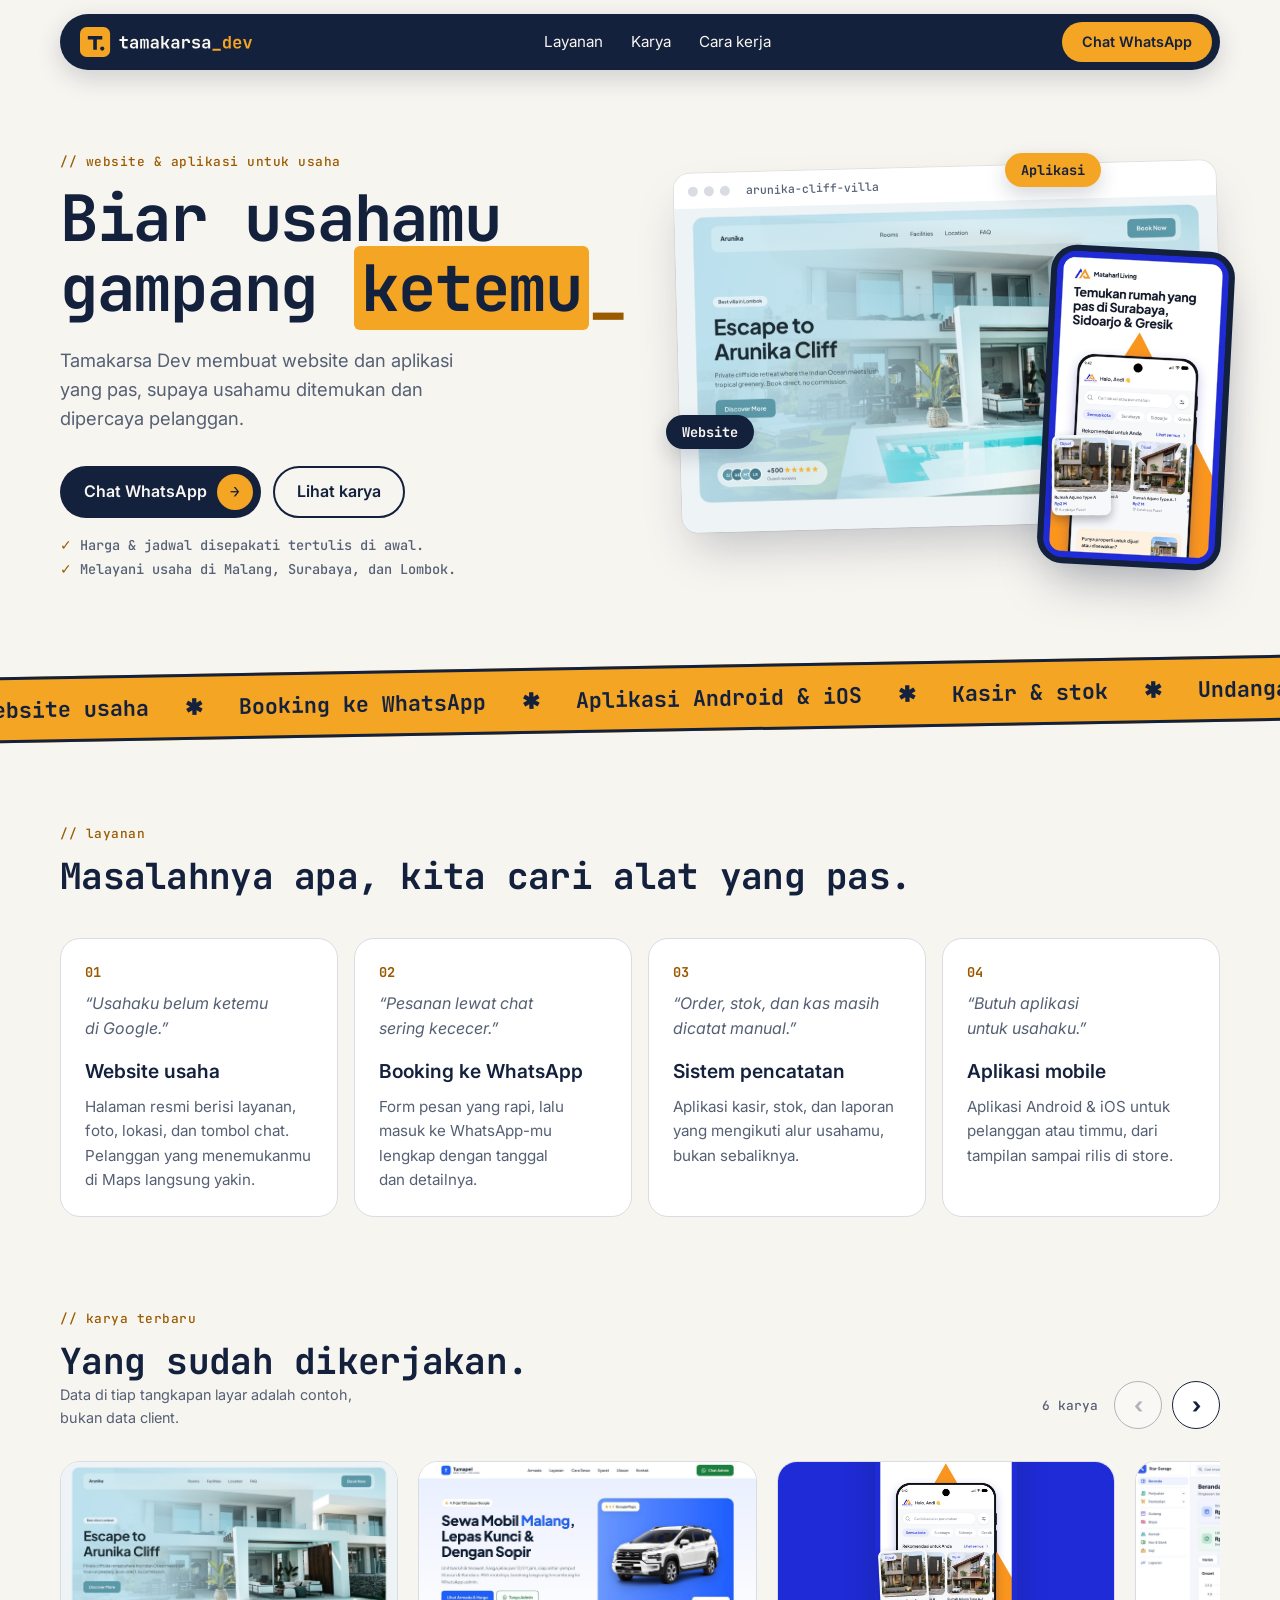
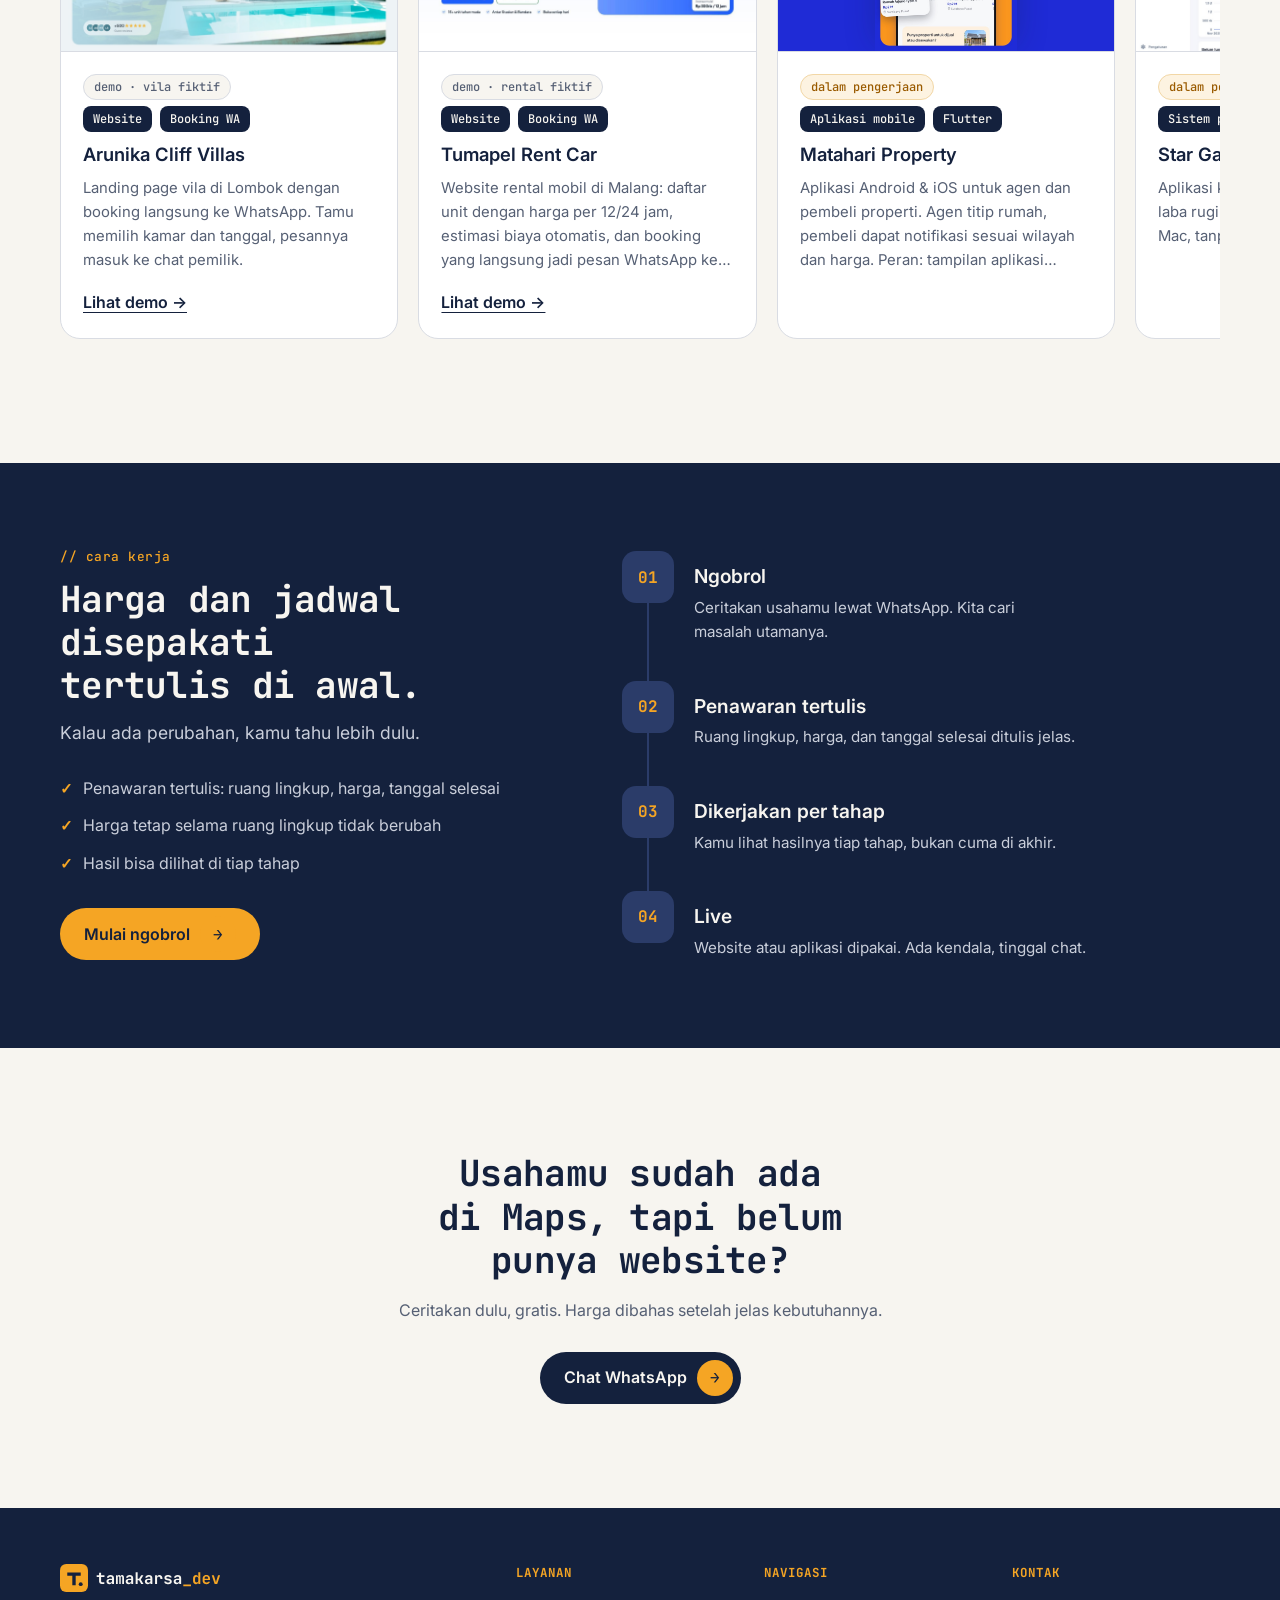
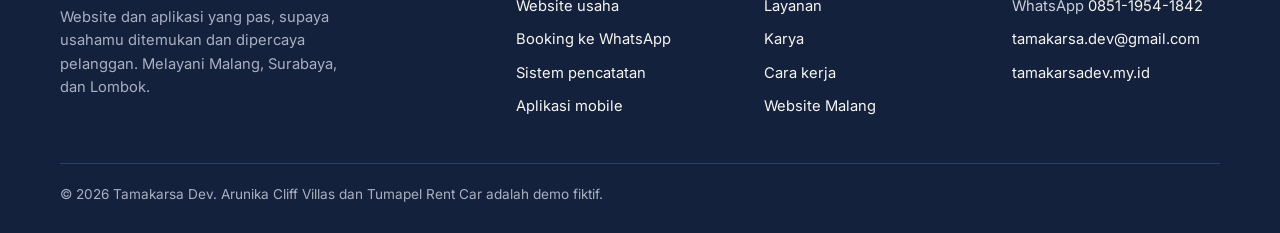
==== index.html @ 401530d8 "SEO: halaman /website-malang/, JSON-LD, Open Graph, area layanan 3 kota Claude-Session: https://clau" ====
<!DOCTYPE html>
<html lang="id">
<head>
  <meta charset="utf-8">
  <meta name="viewport" content="width=device-width, initial-scale=1">
  <title>Tamakarsa Dev · Website & aplikasi untuk usahamu</title>
<link rel="canonical" href="https://tamakarsadev.my.id/">
  <meta name="description" content="Tamakarsa Dev membuat website dan aplikasi yang pas untuk usaha di Malang, Surabaya, dan Lombok, supaya usahamu gampang ditemukan dan dipercaya pelanggan.">
  <meta property="og:type" content="website">
  <meta property="og:locale" content="id_ID">
  <meta property="og:site_name" content="Tamakarsa Dev">
  <meta property="og:title" content="Tamakarsa Dev · Website &amp; aplikasi untuk usahamu">
  <meta property="og:description" content="Website dan aplikasi yang pas untuk usaha di Malang, Surabaya, dan Lombok.">
  <meta property="og:url" content="https://tamakarsadev.my.id/">
  <meta property="og:image" content="https://tamakarsadev.my.id/assets/karya/arunika.jpg">
  <script type="application/ld+json">
  {"@context":"https://schema.org","@type":"ProfessionalService","name":"Tamakarsa Dev","url":"https://tamakarsadev.my.id/","description":"Studio kecil yang membuat website dan aplikasi untuk usaha lokal.","telephone":"+6285119541842","email":"tamakarsa.dev@gmail.com","image":"https://tamakarsadev.my.id/assets/logo/apple-touch-icon-180.png","areaServed":[{"@type":"City","name":"Malang"},{"@type":"City","name":"Surabaya"},{"@type":"AdministrativeArea","name":"Lombok"}],"sameAs":["https://instagram.com/tamakarsa.dev"]}
  </script>
  <link rel="icon" href="assets/logo/favicon.svg" type="image/svg+xml">
  <link rel="apple-touch-icon" href="assets/logo/apple-touch-icon-180.png">
  <link rel="preconnect" href="https://fonts.googleapis.com">
  <link rel="preconnect" href="https://fonts.gstatic.com" crossorigin>
  <link href="https://fonts.googleapis.com/css2?family=Inter:wght@400;500;600&family=JetBrains+Mono:wght@500;700&display=swap" rel="stylesheet">
  <link rel="stylesheet" href="style.css?v=4">
</head>
<body>

<header class="nav-wrap">
  <nav class="nav" aria-label="Utama">
    <a href="#" class="nav-logo"><img src="assets/logo/lockup-dark.svg" alt="tamakarsa_dev" width="184" height="32"></a>
    <ul class="nav-links">
      <li><a href="#layanan">Layanan</a></li>
      <li><a href="#karya">Karya</a></li>
      <li><a href="#cara-kerja">Cara kerja</a></li>
    </ul>
    <a class="btn btn-amber btn-sm" href="https://wa.me/6285119541842?text=Halo%20Tamakarsa%20Dev%2C%20saya%20mau%20tanya%20soal%20website%20untuk%20usaha%20saya." target="_blank" rel="noopener">Chat WhatsApp</a>
  </nav>
</header>

<main>
  <!-- HERO -->
  <section class="hero container">
    <div class="hero-text">
      <p class="eyebrow">// website &amp; aplikasi untuk usaha</p>
      <h1>Biar usahamu gampang <mark>ketemu</mark><span class="cursor" aria-hidden="true">_</span></h1>
      <p class="lead">Tamakarsa Dev membuat website dan aplikasi yang pas, supaya usahamu ditemukan dan dipercaya pelanggan.</p>
      <div class="hero-cta">
        <a class="btn btn-navy" href="https://wa.me/6285119541842?text=Halo%20Tamakarsa%20Dev%2C%20saya%20mau%20tanya%20soal%20website%20untuk%20usaha%20saya." target="_blank" rel="noopener">
          Chat WhatsApp <span class="btn-dot" aria-hidden="true">→</span>
        </a>
        <a class="btn btn-ghost" href="#karya">Lihat karya</a>
      </div>
      <p class="hero-note">Harga &amp; jadwal disepakati tertulis di awal.</p>
      <p class="hero-note">Melayani usaha di Malang, Surabaya, dan Lombok.</p>
    </div>

    <div class="hero-visual" aria-hidden="true">
      <div class="browser">
        <div class="browser-bar"><i></i><i></i><i></i><span>arunika-cliff-villa</span></div>
        <img src="assets/karya/arunika.jpg" alt="" width="1400" height="836">
      </div>
      <div class="phone"><img src="assets/karya/matahari.jpg" alt="" width="562" height="1000"></div>
      <span class="chip chip-navy">Website</span>
      <span class="chip chip-amber">Aplikasi</span>
    </div>
  </section>

  <!-- MARQUEE -->
  <div class="marquee" aria-label="Yang dikerjakan: website usaha, booking ke WhatsApp, aplikasi Android dan iOS, sistem kasir dan stok, undangan digital">
    <div class="marquee-track" aria-hidden="true">
      <span>Website usaha</span><b>✱</b><span>Booking ke WhatsApp</span><b>✱</b><span>Aplikasi Android &amp; iOS</span><b>✱</b><span>Kasir &amp; stok</span><b>✱</b><span>Undangan digital</span><b>✱</b>
      <span>Website usaha</span><b>✱</b><span>Booking ke WhatsApp</span><b>✱</b><span>Aplikasi Android &amp; iOS</span><b>✱</b><span>Kasir &amp; stok</span><b>✱</b><span>Undangan digital</span><b>✱</b>
    </div>
  </div>

  <!-- LAYANAN -->
  <section id="layanan" class="section container">
    <p class="eyebrow">// layanan</p>
    <h2>Masalahnya apa, kita cari alat yang pas.</h2>
    <div class="services">
      <article class="service">
        <span class="num">01</span>
        <p class="quote">“Usahaku belum ketemu di Google.”</p>
        <h3>Website usaha</h3>
        <p>Halaman resmi berisi layanan, foto, lokasi, dan tombol chat. Pelanggan yang menemukanmu di Maps langsung yakin.</p>
      </article>
      <article class="service">
        <span class="num">02</span>
        <p class="quote">“Pesanan lewat chat sering kececer.”</p>
        <h3>Booking ke WhatsApp</h3>
        <p>Form pesan yang rapi, lalu masuk ke WhatsApp-mu lengkap dengan tanggal dan detailnya.</p>
      </article>
      <article class="service">
        <span class="num">03</span>
        <p class="quote">“Order, stok, dan kas masih dicatat manual.”</p>
        <h3>Sistem pencatatan</h3>
        <p>Aplikasi kasir, stok, dan laporan yang mengikuti alur usahamu, bukan sebaliknya.</p>
      </article>
      <article class="service">
        <span class="num">04</span>
        <p class="quote">“Butuh aplikasi untuk usahaku.”</p>
        <h3>Aplikasi mobile</h3>
        <p>Aplikasi Android &amp; iOS untuk pelanggan atau timmu, dari tampilan sampai rilis di store.</p>
      </article>
    </div>
  </section>

  <!-- KARYA -->
  <section id="karya" class="section container">
    <div class="section-head">
      <div>
        <p class="eyebrow">// karya terbaru</p>
        <h2>Yang sudah dikerjakan.</h2>
        <p class="section-sub">Data di tiap tangkapan layar adalah contoh, bukan data client.</p>
      </div>
      <div class="rail-nav">
        <span class="rail-count" aria-hidden="true">6 karya</span>
        <button class="rail-btn" type="button" data-dir="-1" aria-label="Karya sebelumnya" aria-controls="karya-rail">‹</button>
        <button class="rail-btn" type="button" data-dir="1" aria-label="Karya berikutnya" aria-controls="karya-rail">›</button>
      </div>
    </div>

    <div class="rail" id="karya-rail" tabindex="0" role="region" aria-label="Daftar karya, geser ke samping">
      <article class="card">
        <div class="shot"><img src="assets/karya/arunika.jpg" alt="Halaman depan Arunika Cliff Villas: foto vila dengan kolam renang dan tombol Book Now" width="1400" height="836" loading="lazy"></div>
        <div class="card-body">
          <div class="card-meta"><span class="status">demo · vila fiktif</span><ul class="tags"><li>Website</li><li>Booking WA</li></ul></div>
          <h3>Arunika Cliff Villas</h3>
          <p>Landing page vila di Lombok dengan booking langsung ke WhatsApp. Tamu memilih kamar dan tanggal, pesannya masuk ke chat pemilik.</p>
          <a class="link card-link" href="https://arunika-cliff-villa.tamakarsadev.my.id/" target="_blank" rel="noopener">Lihat demo →</a>
        </div>
      </article>
      <article class="card">
        <div class="shot"><img src="assets/karya/tumapel.jpg?v=2" alt="Tumapel Rent Car: halaman depan dengan foto mobil, harga sewa, dan tombol booking WhatsApp" width="1384" height="778" loading="lazy"></div>
        <div class="card-body">
          <div class="card-meta"><span class="status">demo · rental fiktif</span><ul class="tags"><li>Website</li><li>Booking WA</li></ul></div>
          <h3>Tumapel Rent Car</h3>
          <p>Website rental mobil di Malang: daftar unit dengan harga per 12/24 jam, estimasi biaya otomatis, dan booking yang langsung jadi pesan WhatsApp ke admin.</p>
          <a class="link card-link" href="https://tumapel-rentcar.tamakarsadev.my.id/" target="_blank" rel="noopener">Lihat demo →</a>
        </div>
      </article>
      <article class="card">
        <div class="shot shot-phone shot-matahari"><img src="assets/karya/matahari.jpg" alt="Aplikasi Matahari Living: beranda dengan pencarian rumah dan rekomendasi properti" width="562" height="1000" loading="lazy"></div>
        <div class="card-body">
          <div class="card-meta"><span class="status status-wip">dalam pengerjaan</span><ul class="tags"><li>Aplikasi mobile</li><li>Flutter</li></ul></div>
          <h3>Matahari Property</h3>
          <p>Aplikasi Android &amp; iOS untuk agen dan pembeli properti. Agen titip rumah, pembeli dapat notifikasi sesuai wilayah dan harga. Peran: tampilan aplikasi (Flutter) dan koneksi ke API.</p>
        </div>
      </article>
      <article class="card">
        <div class="shot"><img src="assets/karya/star-garage.jpg" alt="Star Garage ERP: beranda berisi omzet, laba, saldo rekening, dan grafik pemasukan" width="1400" height="875" loading="lazy"></div>
        <div class="card-body">
          <div class="card-meta"><span class="status status-wip">dalam pengerjaan</span><ul class="tags"><li>Sistem pencatatan</li><li>Desktop</li></ul></div>
          <h3>Star Garage ERP</h3>
          <p>Aplikasi kasir, stok, kas, gaji, dan laporan laba rugi untuk bengkel. Jalan offline di Mac, tanpa biaya bulanan.</p>
        </div>
      </article>
      <article class="card">
        <div class="shot"><img src="assets/karya/sirviu.jpg" alt="SIRVIU: dashboard review dokumen dengan ringkasan status dan tabel dokumen" width="1300" height="470" loading="lazy"></div>
        <div class="card-body">
          <div class="card-meta"><span class="status status-live">live · dipakai</span><ul class="tags"><li>Aplikasi web</li></ul></div>
          <h3>SIRVIU</h3>
          <p>Alur review dokumen berjenjang untuk sebuah instansi pemerintah. Tiap tahap tercatat, lengkap dengan riwayat dan notifikasi.</p>
        </div>
      </article>
      <article class="card">
        <div class="shot"><img src="assets/karya/pejastip.jpg?v=2" alt="Pejastip Handal: halaman depan jastip buku impor dengan banner Ready Stock dan deretan sampul buku terlaris" width="1138" height="640" loading="lazy"></div>
        <div class="card-body">
          <div class="card-meta"><span class="status">demo · jastip buku</span><ul class="tags"><li>Website</li><li>Katalog &amp; order</li></ul></div>
          <h3>Pejastip Handal</h3>
          <p>Website jastip buku impor: katalog buku, order per batch, lacak pesanan, dan halaman admin untuk mengelola stok dan status order.</p>
          <a class="link card-link" href="https://pejastip-handal.vercel.app/" target="_blank" rel="noopener">Lihat demo →</a>
        </div>
      </article>
    </div>
  </section>

  <!-- CARA KERJA -->
  <section id="cara-kerja" class="band">
    <div class="container how">
      <div class="how-intro">
        <p class="eyebrow eyebrow-dark">// cara kerja</p>
        <h2>Harga dan jadwal disepakati tertulis di awal.</h2>
        <p class="band-sub">Kalau ada perubahan, kamu tahu lebih dulu.</p>
        <ul class="how-checks">
          <li>Penawaran tertulis: ruang lingkup, harga, tanggal selesai</li>
          <li>Harga tetap selama ruang lingkup tidak berubah</li>
          <li>Hasil bisa dilihat di tiap tahap</li>
        </ul>
        <a class="btn btn-amber" href="https://wa.me/6285119541842?text=Halo%20Tamakarsa%20Dev%2C%20saya%20mau%20tanya%20soal%20website%20untuk%20usaha%20saya." target="_blank" rel="noopener">
          Mulai ngobrol <span class="btn-dot" aria-hidden="true">→</span>
        </a>
      </div>
      <ol class="timeline">
        <li><span>01</span><div><h3>Ngobrol</h3><p>Ceritakan usahamu lewat WhatsApp. Kita cari masalah utamanya.</p></div></li>
        <li><span>02</span><div><h3>Penawaran tertulis</h3><p>Ruang lingkup, harga, dan tanggal selesai ditulis jelas.</p></div></li>
        <li><span>03</span><div><h3>Dikerjakan per tahap</h3><p>Kamu lihat hasilnya tiap tahap, bukan cuma di akhir.</p></div></li>
        <li><span>04</span><div><h3>Live</h3><p>Website atau aplikasi dipakai. Ada kendala, tinggal chat.</p></div></li>
      </ol>
    </div>
  </section>

  <!-- CTA -->
  <section class="cta container">
    <h2>Usahamu sudah ada di Maps, tapi belum punya website?</h2>
    <p>Ceritakan dulu, gratis. Harga dibahas setelah jelas kebutuhannya.</p>
    <a class="btn btn-navy" href="https://wa.me/6285119541842?text=Halo%20Tamakarsa%20Dev%2C%20saya%20mau%20tanya%20soal%20website%20untuk%20usaha%20saya." target="_blank" rel="noopener">
      Chat WhatsApp <span class="btn-dot" aria-hidden="true">→</span>
    </a>
  </section>
</main>

<footer class="footer">
  <div class="container footer-grid">
    <div class="footer-brand">
      <img src="assets/logo/lockup-dark.svg" alt="tamakarsa_dev" width="161" height="28">
      <p>Website dan aplikasi yang pas, supaya usahamu ditemukan dan dipercaya pelanggan. Melayani Malang, Surabaya, dan Lombok.</p>
    </div>
    <nav aria-label="Layanan">
      <h4>Layanan</h4>
      <ul>
        <li><a href="#layanan">Website usaha</a></li>
        <li><a href="#layanan">Booking ke WhatsApp</a></li>
        <li><a href="#layanan">Sistem pencatatan</a></li>
        <li><a href="#layanan">Aplikasi mobile</a></li>
      </ul>
    </nav>
    <nav aria-label="Navigasi">
      <h4>Navigasi</h4>
      <ul>
        <li><a href="#layanan">Layanan</a></li>
        <li><a href="#karya">Karya</a></li>
        <li><a href="#cara-kerja">Cara kerja</a></li>
        <li><a href="/website-malang/">Website Malang</a></li>
      </ul>
    </nav>
    <div>
      <h4>Kontak</h4>
      <ul>
        <li>WhatsApp <a class="nowrap" href="https://wa.me/6285119541842" target="_blank" rel="noopener">0851-1954-1842</a></li>
        <li><a href="mailto:tamakarsa.dev@gmail.com">tamakarsa.dev@gmail.com</a></li>
        <li><a href="https://tamakarsadev.my.id/">tamakarsadev.my.id</a></li>
      </ul>
    </div>
  </div>
  <div class="container footer-bottom">
    <p class="muted">© 2026 Tamakarsa Dev. Arunika Cliff Villas dan Tumapel Rent Car adalah demo fiktif.</p>
  </div>
</footer>

<script>
  // Tombol ‹ › menggeser rail satu kartu; redup di ujung.
  const rail = document.getElementById('karya-rail');
  const btns = document.querySelectorAll('.rail-btn');
  const step = () => rail.querySelector('.card').offsetWidth + parseFloat(getComputedStyle(rail).columnGap || 0);
  btns.forEach(b => b.addEventListener('click', () => rail.scrollBy({ left: step() * b.dataset.dir, behavior: matchMedia('(prefers-reduced-motion: reduce)').matches ? 'auto' : 'smooth' })));
  const sync = () => {
    btns[0].disabled = rail.scrollLeft < 4;
    btns[1].disabled = rail.scrollLeft + rail.clientWidth > rail.scrollWidth - 4;
  };
  rail.addEventListener('scroll', sync, { passive: true });
  addEventListener('resize', sync);
  sync();
</script>
</body>
</html>
---- style.css ----
/* Token dari BRAND.md. Amber 500 tidak dipakai sebagai teks di atas paper (kontras 1,87). */
:root {
  --navy: #14213D;
  --navy-700: #2B3C69;
  --amber: #F5A524;
  --amber-700: #9A5B00;
  --paper: #F7F5F0;
  --white: #FFFFFF;
  --slate: #566074;
  --line: #D9DCE3;
  --mono: "JetBrains Mono", ui-monospace, monospace;
  --sans: Inter, system-ui, sans-serif;
  --radius: 20px;
}

*, *::before, *::after { box-sizing: border-box; }
html { scroll-behavior: smooth; scroll-padding-top: 96px; overflow-x: clip; }
body { overflow-x: clip; }
body {
  margin: 0;
  background: var(--paper);
  color: var(--navy);
  font: 16px/1.6 var(--sans);
  -webkit-font-smoothing: antialiased;
}
img { display: block; max-width: 100%; height: auto; }
a { color: inherit; }
h1, h2, h3 { margin: 0; text-wrap: balance; }
h1, h2 { font-family: var(--mono); font-weight: 700; letter-spacing: -0.02em; }
h2 { font-size: clamp(1.6rem, 3.6vw, 2.25rem); line-height: 1.2; }
h3 { font-size: 1.2rem; line-height: 1.4; font-weight: 600; }
p { margin: 0; text-wrap: pretty; }

.container { width: min(1160px, 100% - 40px); margin-inline: auto; }
.section { padding-block: 96px 0; }
.eyebrow { font: 500 0.8rem/1 var(--mono); letter-spacing: 0.04em; color: var(--amber-700); margin-bottom: 14px; }
.eyebrow-dark { color: var(--amber); }

/* Buttons */
.btn {
  display: inline-flex; align-items: center; gap: 10px;
  min-height: 48px; padding: 6px 22px; border-radius: 999px;
  font-weight: 600; text-decoration: none; border: 2px solid transparent;
  transition: transform .15s ease, background-color .15s ease;
}
.btn:active { transform: scale(0.97); }
.btn-sm { min-height: 40px; padding: 4px 18px; font-size: 0.9rem; }
.btn-navy { background: var(--navy); color: var(--paper); padding-right: 6px; }
.btn-sm.btn-navy { padding-right: 18px; }
.btn-navy:hover { background: var(--navy-700); }
.btn-amber { background: var(--amber); color: var(--navy); }
.btn-amber:hover { background: #ffb43d; }
.btn-ghost { border-color: var(--navy); }
.btn-ghost:hover { background: var(--white); }
.btn-dot {
  display: grid; place-items: center; width: 36px; height: 36px; border-radius: 50%;
  background: var(--amber); color: var(--navy); font-family: var(--mono);
}
.link { font-weight: 600; text-underline-offset: 4px; }
.link:hover { color: var(--amber-700); }
:focus-visible { outline: 3px solid var(--amber); outline-offset: 3px; }

/* Nav */
.nav-wrap { position: sticky; top: 0; z-index: 10; padding: 14px 0; }
.nav {
  width: min(1160px, 100% - 24px); margin-inline: auto;
  display: flex; align-items: center; justify-content: space-between; gap: 16px;
  background: var(--navy); border-radius: 999px; padding: 8px 8px 8px 20px;
  box-shadow: 0 8px 24px rgb(20 33 61 / 0.18);
}
.nav-logo img { height: 30px; width: auto; }
.nav-links { display: flex; gap: 28px; list-style: none; margin: 0; padding: 0; }
.nav-links a { color: var(--paper); text-decoration: none; font-size: 0.95rem; }
.nav-links a:hover { color: var(--amber); }

/* Hero */
.hero {
  display: grid; grid-template-columns: 1.05fr 1fr; gap: 48px; align-items: center;
  padding-block: 72px 88px;
}
.hero h1 { font-size: clamp(2.3rem, 5.4vw, 4rem); line-height: 1.1; }
.hero mark { background: var(--amber); color: var(--navy); padding: 0 .12em; border-radius: 6px; }
.cursor { color: var(--amber-700); animation: blink 1.1s steps(1) infinite; }
@keyframes blink { 50% { opacity: 0; } }
.lead { font-size: 1.15rem; line-height: 1.6; color: var(--slate); margin-top: 22px; max-width: 34ch; }
.hero-cta { display: flex; flex-wrap: wrap; gap: 12px; margin-top: 32px; }
.hero-note { margin-top: 18px; font: 500 0.85rem var(--mono); color: var(--slate); }
.hero-note::before { content: "✓ "; color: var(--amber-700); }

.hero-visual { position: relative; padding: 0 0 40px 0; }
.browser {
  background: var(--white); border-radius: 16px; overflow: hidden;
  box-shadow: 0 0 0 1px rgb(20 33 61 / 0.08), 0 24px 48px -12px rgb(20 33 61 / 0.25);
  transform: rotate(-1.5deg);
}
.browser-bar { display: flex; align-items: center; gap: 6px; padding: 10px 14px; background: var(--white); }
.browser-bar i { width: 10px; height: 10px; border-radius: 50%; background: var(--line); }
.browser-bar span { margin-left: 10px; font: 500 0.72rem var(--mono); color: var(--slate); }
.phone {
  position: absolute; right: -8px; bottom: 0; width: 34%;
  border: 6px solid var(--navy); border-radius: 26px; overflow: hidden; background: var(--navy);
  box-shadow: 0 24px 48px -12px rgb(20 33 61 / 0.35);
  transform: rotate(3deg);
}
.chip {
  position: absolute; padding: 8px 16px; border-radius: 999px;
  font: 700 0.85rem var(--mono); box-shadow: 0 8px 20px rgb(20 33 61 / 0.18);
}
.chip-navy { background: var(--navy); color: var(--paper); left: -12px; top: 62%; }
.chip-amber { background: var(--amber); color: var(--navy); right: 22%; top: -14px; }

/* Marquee */
.marquee {
  background: var(--amber); color: var(--navy); overflow: hidden;
  border-block: 3px solid var(--navy); transform: rotate(-1deg); margin-inline: -20px;
}
.marquee-track {
  display: flex; gap: 36px; width: max-content; padding: 16px 0;
  font: 700 clamp(1rem, 2vw, 1.35rem) var(--mono); white-space: nowrap;
  animation: scroll 32s linear infinite;
}
.marquee-track b { font-weight: 700; }
@keyframes scroll { to { transform: translateX(-50%); } }

/* Layanan */
.services { display: grid; grid-template-columns: repeat(4, 1fr); gap: 16px; margin-top: 40px; }
.service {
  background: var(--white); border: 1px solid var(--line); border-radius: var(--radius);
  padding: 24px; display: flex; flex-direction: column; gap: 10px;
}
.service .num { font: 700 0.85rem var(--mono); color: var(--amber-700); }
.service .quote { font-style: italic; color: var(--slate); }
.service h3 { margin-top: 6px; }
.service p:last-child { color: var(--slate); font-size: 0.95rem; }

/* Karya */
.section-head { display: flex; justify-content: space-between; align-items: end; gap: 24px; flex-wrap: wrap; }
.section-sub { color: var(--slate); font-size: 0.9rem; max-width: 36ch; }

.status {
  align-self: flex-start; font: 500 0.75rem/1 var(--mono); padding: 6px 10px; border-radius: 999px;
  background: var(--paper); border: 1px solid var(--line); color: var(--slate);
}
.status-wip { background: #FDF3E1; border-color: #F2D7A6; color: var(--amber-700); }
.status-live { background: #E8EEF9; border-color: #C9D5EE; color: var(--navy-700); }
.tags { display: flex; flex-wrap: wrap; gap: 8px; list-style: none; margin: 0; padding: 0; }
.tags li { font: 500 0.75rem var(--mono); padding: 5px 10px; border-radius: 8px; background: var(--navy); color: var(--paper); }

.rail-nav { display: flex; align-items: center; gap: 10px; }
.rail-count { font: 500 0.8rem var(--mono); color: var(--slate); margin-right: 6px; }
.rail-btn { width: 48px; height: 48px; border-radius: 50%; border: 1.5px solid var(--navy); background: var(--white); color: var(--navy); font: 700 1.4rem/1 var(--sans); cursor: pointer; transition: background .2s, color .2s, opacity .2s; }
.rail-btn:hover:not(:disabled) { background: var(--navy); color: var(--paper); }
.rail-btn:disabled { opacity: .3; cursor: default; }
.rail-btn:focus-visible, .rail:focus-visible { outline: 2px solid var(--amber); outline-offset: 3px; }
/* 3 kartu + potongan kartu ke-4 terlihat: tanda bisa digeser */
.rail { --gap: 20px; display: flex; gap: var(--gap); margin-top: 32px; overflow-x: auto; scroll-snap-type: x mandatory; scroll-padding-inline: 0; padding-bottom: 12px; scrollbar-width: thin; scrollbar-color: var(--line) transparent; }
.rail > .card { flex: 0 0 calc((100% - 3 * var(--gap)) / 3.25); scroll-snap-align: start; }
.card {
  background: var(--white); border: 1px solid var(--line); border-radius: var(--radius);
  overflow: hidden; display: flex; flex-direction: column;
}
.shot { aspect-ratio: 16 / 9; overflow: hidden; border-bottom: 1px solid var(--line); background: var(--paper); }
.shot img { width: 100%; height: 100%; object-fit: cover; object-position: left top; }
.shot-phone { display: flex; justify-content: center; align-items: flex-end; padding-top: 28px; }
.shot-phone img { width: 42%; height: auto; border-radius: 14px 14px 0 0; box-shadow: 0 -8px 30px rgb(20 33 61 / 0.25); }
.shot-matahari { background: #1F2BD6; } /* warna bingkai bawaan screenshot store */
.shot-navy { background: var(--navy); }
.card-body { padding: 22px; display: flex; flex-direction: column; gap: 10px; flex: 1; }
.card-body h3 { font-size: 1.15rem; }
.card-body p { color: var(--slate); font-size: 0.93rem; display: -webkit-box; -webkit-line-clamp: 4; -webkit-box-orient: vertical; overflow: hidden; }
.card-meta { display: flex; flex-wrap: wrap; gap: 6px; align-items: center; }
.card-link { margin-top: auto; padding-top: 8px; }
.card { transition: transform .2s ease, box-shadow .2s ease; }
.card:hover { transform: translateY(-2px); box-shadow: 0 10px 28px rgb(20 33 61 / 0.08); }

/* Cara kerja */
.band { background: var(--navy); color: var(--paper); margin-top: 112px; padding-block: 88px; }
.band-sub { color: #C9CEDA; margin-top: 12px; font-size: 1.1rem; }
.how { display: grid; grid-template-columns: 5fr 6fr; gap: 64px; align-items: start; }
.how-intro { position: sticky; top: 120px; }
.how-checks { list-style: none; margin: 28px 0 32px; padding: 0; display: grid; gap: 12px; }
.how-checks li { display: flex; gap: 10px; color: #C9CEDA; }
.how-checks li::before { content: "✓"; flex: none; font: 700 0.95rem var(--mono); color: var(--amber); margin-top: 2px; }
.timeline { list-style: none; margin: 0; padding: 0; }
.timeline li { position: relative; display: grid; grid-template-columns: 52px 1fr; gap: 20px; padding-bottom: 36px; }
.timeline li:last-child { padding-bottom: 0; }
.timeline li::before { content: ""; position: absolute; left: 25px; top: 52px; bottom: 0; width: 2px; background: var(--navy-700); }
.timeline li:last-child::before { display: none; }
.timeline span { width: 52px; height: 52px; border-radius: 14px; background: var(--navy-700); color: var(--amber); display: grid; place-items: center; font: 700 1rem var(--mono); }
.timeline h3 { margin: 12px 0 6px; }
.timeline p { color: #C9CEDA; font-size: 0.95rem; max-width: 44ch; }

/* CTA */
.cta { text-align: center; padding-block: 104px; display: flex; flex-direction: column; align-items: center; gap: 16px; }
.cta h2 { max-width: 22ch; }
.cta p { color: var(--slate); margin-bottom: 12px; }

/* Footer */
.footer { background: var(--navy); color: var(--paper); padding-block: 56px 28px; font-size: 0.92rem; }
.footer-grid { display: grid; grid-template-columns: 2fr 1fr 1fr 1fr; gap: 40px; }
.footer-brand p { color: #A9B0C0; margin-top: 14px; max-width: 34ch; }
.footer h4 { font: 700 0.78rem var(--mono); letter-spacing: 0.08em; text-transform: uppercase; color: var(--amber); margin: 0 0 14px; }
.footer ul { list-style: none; margin: 0; padding: 0; display: grid; gap: 10px; color: #C9CEDA; }
.footer a { color: var(--paper); text-decoration: none; }
.footer a:hover { color: var(--amber); }
.footer-bottom { margin-top: 44px; padding-top: 20px; border-top: 1px solid var(--navy-700); }
.footer .muted { color: #A9B0C0; font-size: 0.85rem; }

/* Responsive */
@media (max-width: 960px) {
  .hero { grid-template-columns: 1fr; padding-top: 40px; }
  .services { grid-template-columns: repeat(2, 1fr); }
  .how { grid-template-columns: 1fr; gap: 48px; }
  .how-intro { position: static; }
  .footer-grid { grid-template-columns: 1fr 1fr; }
  .footer-brand { grid-column: 1 / -1; }
  .rail > .card { flex-basis: calc((100% - var(--gap)) / 2.2); }
}
@media (max-width: 640px) {
  .nav-links { display: none; }
  .nav { padding-left: 14px; }
  .nav-logo img { height: 26px; }
  .section { padding-top: 72px; }
  .services { grid-template-columns: 1fr; }
  .rail { --gap: 14px; }
  .rail > .card { flex-basis: 84%; }
  .rail-count { display: none; }
  .rail-btn { width: 44px; height: 44px; }
  .card-body { padding: 20px; }
  .hero-visual { margin-inline: 6px; }
  .chip-navy { left: -4px; }
  .chip-amber { right: 4px; top: -18px; }
  .band { margin-top: 80px; padding-block: 64px; }
  .cta { padding-block: 72px; }
}

@media (prefers-reduced-motion: reduce) {
  html { scroll-behavior: auto; }
  .marquee-track, .cursor { animation: none; }
  .btn, .card, .rail-btn { transition: none; }
  .card:hover { transform: none; }
}
.nowrap { white-space: nowrap; }
.hero-note + .hero-note { margin-top: 6px; }
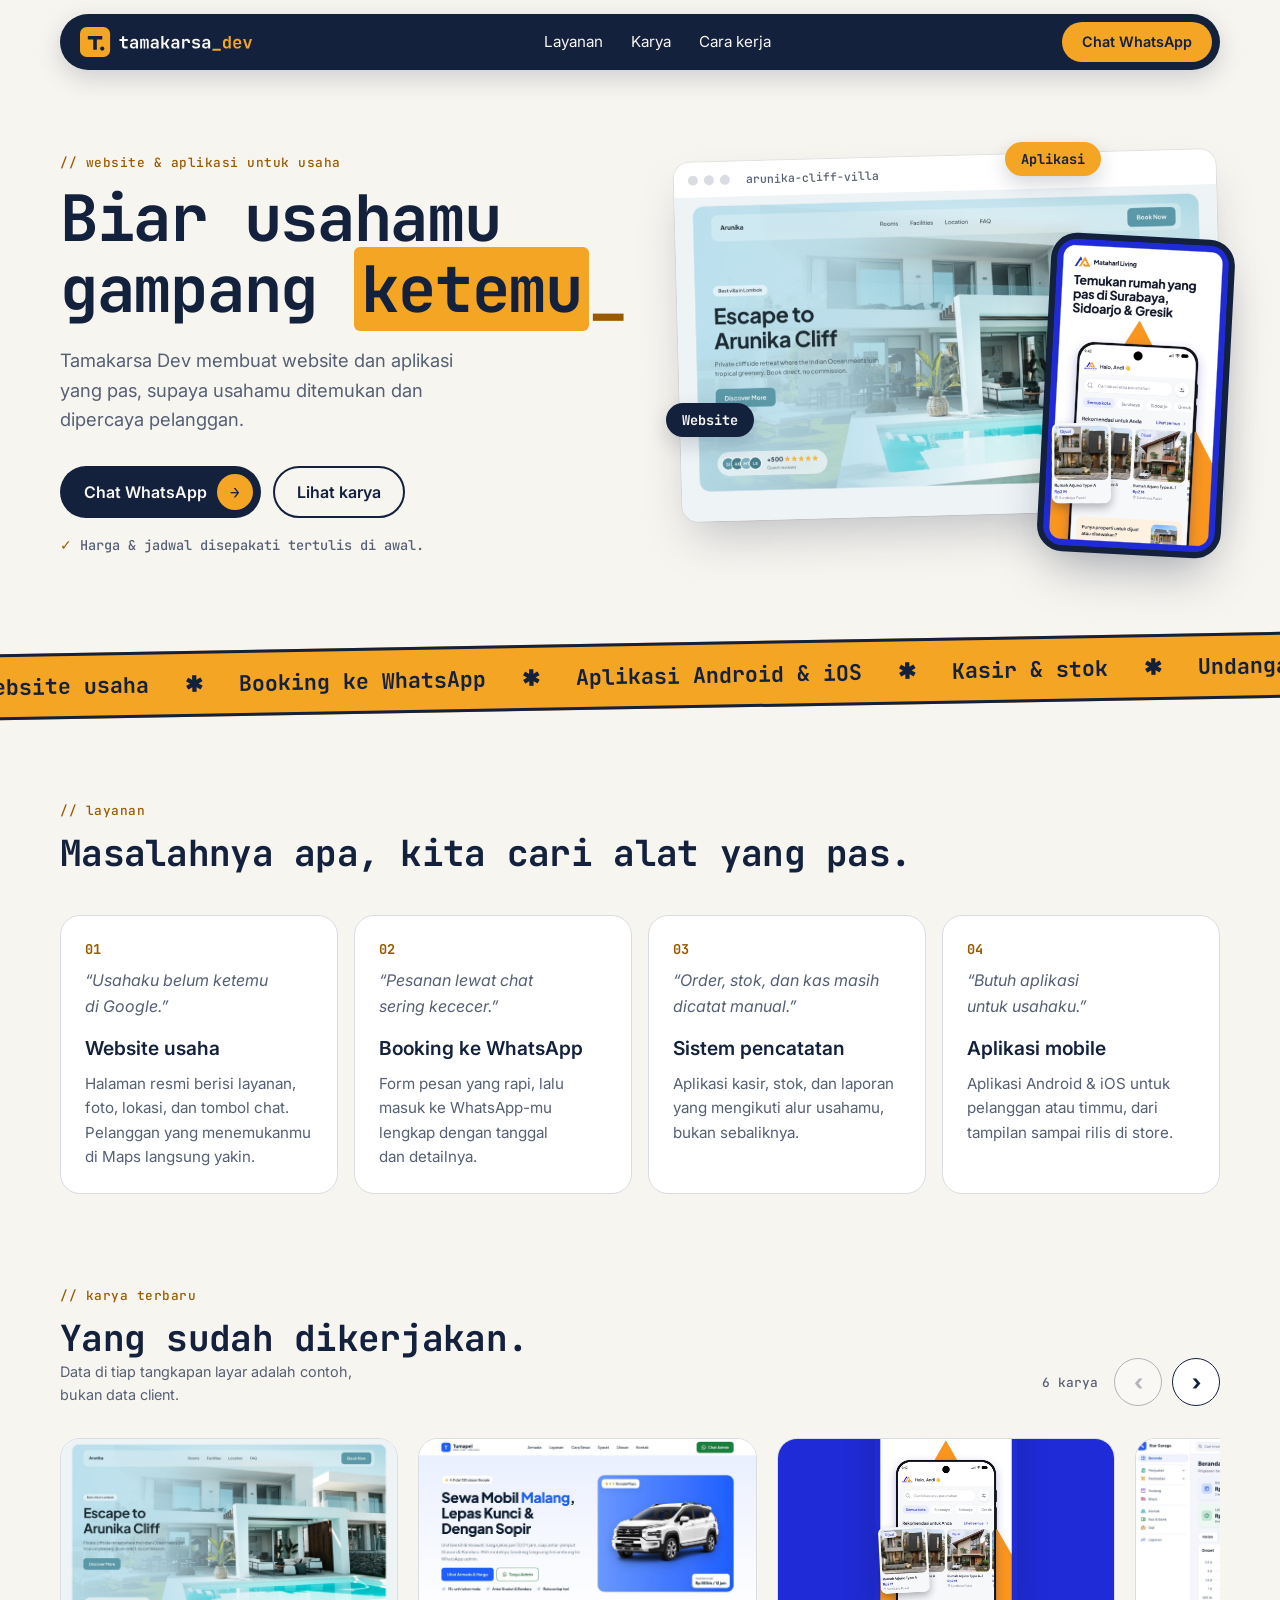
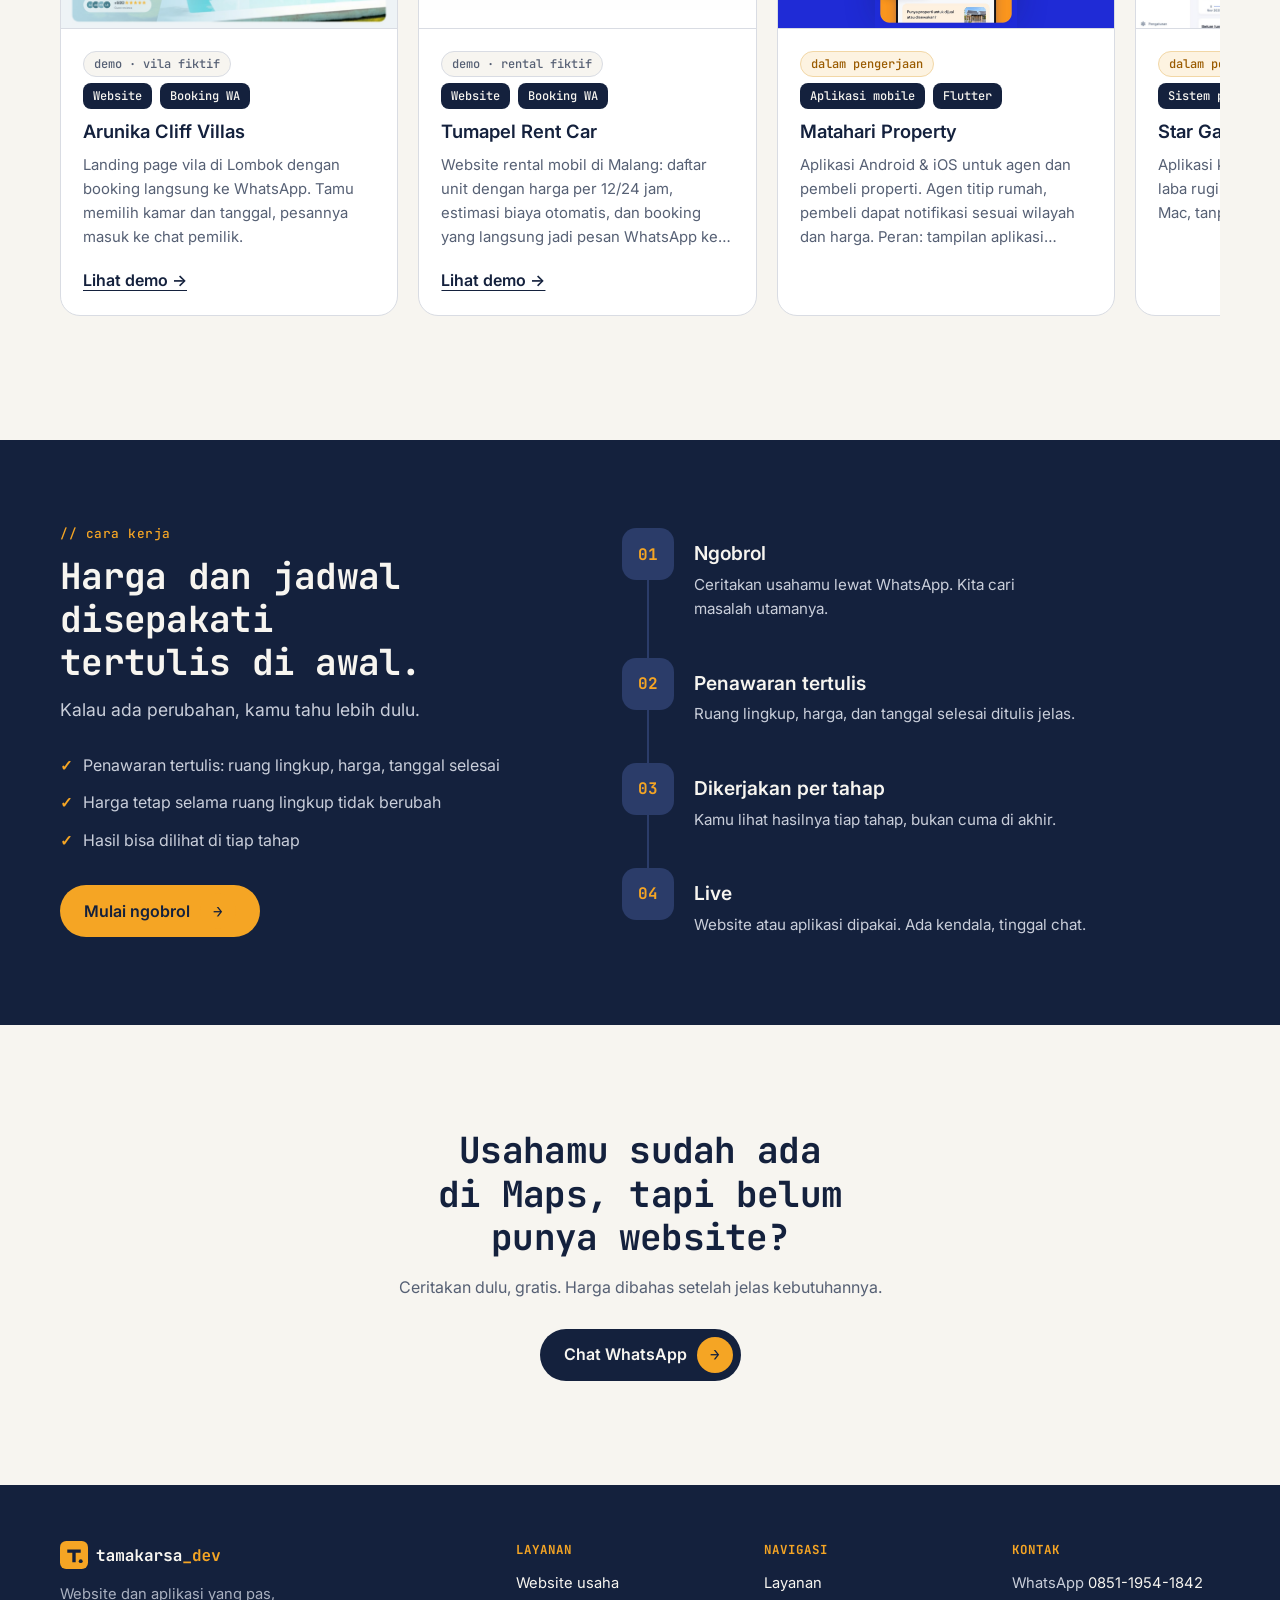
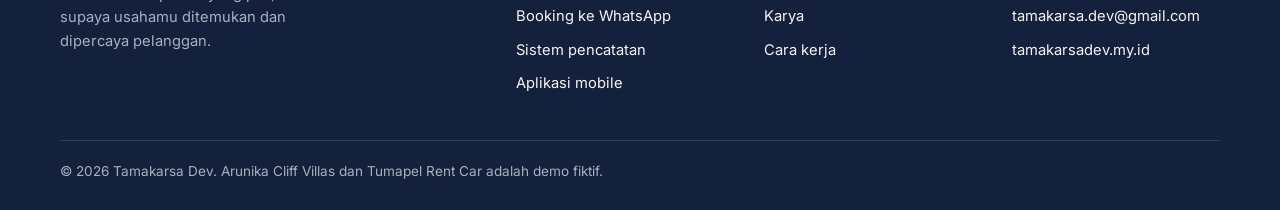
==== commit efbd88ae: "Revert "SEO: halaman /website-malang/, JSON-LD, Open Graph, area layanan 3 kota" Dibatalkan: tidak i" ====
--- a/index.html
+++ b/index.html
@@ -5,23 +5,13 @@
   <meta name="viewport" content="width=device-width, initial-scale=1">
   <title>Tamakarsa Dev · Website & aplikasi untuk usahamu</title>
 <link rel="canonical" href="https://tamakarsadev.my.id/">
-  <meta name="description" content="Tamakarsa Dev membuat website dan aplikasi yang pas untuk usaha di Malang, Surabaya, dan Lombok, supaya usahamu gampang ditemukan dan dipercaya pelanggan.">
-  <meta property="og:type" content="website">
-  <meta property="og:locale" content="id_ID">
-  <meta property="og:site_name" content="Tamakarsa Dev">
-  <meta property="og:title" content="Tamakarsa Dev · Website &amp; aplikasi untuk usahamu">
-  <meta property="og:description" content="Website dan aplikasi yang pas untuk usaha di Malang, Surabaya, dan Lombok.">
-  <meta property="og:url" content="https://tamakarsadev.my.id/">
-  <meta property="og:image" content="https://tamakarsadev.my.id/assets/karya/arunika.jpg">
-  <script type="application/ld+json">
-  {"@context":"https://schema.org","@type":"ProfessionalService","name":"Tamakarsa Dev","url":"https://tamakarsadev.my.id/","description":"Studio kecil yang membuat website dan aplikasi untuk usaha lokal.","telephone":"+6285119541842","email":"tamakarsa.dev@gmail.com","image":"https://tamakarsadev.my.id/assets/logo/apple-touch-icon-180.png","areaServed":[{"@type":"City","name":"Malang"},{"@type":"City","name":"Surabaya"},{"@type":"AdministrativeArea","name":"Lombok"}],"sameAs":["https://instagram.com/tamakarsa.dev"]}
-  </script>
+  <meta name="description" content="Tamakarsa Dev membuat website dan aplikasi yang pas, supaya usahamu gampang ditemukan dan dipercaya pelanggan.">
   <link rel="icon" href="assets/logo/favicon.svg" type="image/svg+xml">
   <link rel="apple-touch-icon" href="assets/logo/apple-touch-icon-180.png">
   <link rel="preconnect" href="https://fonts.googleapis.com">
   <link rel="preconnect" href="https://fonts.gstatic.com" crossorigin>
   <link href="https://fonts.googleapis.com/css2?family=Inter:wght@400;500;600&family=JetBrains+Mono:wght@500;700&display=swap" rel="stylesheet">
-  <link rel="stylesheet" href="style.css?v=4">
+  <link rel="stylesheet" href="style.css?v=3">
 </head>
 <body>
 
@@ -51,7 +41,6 @@
         <a class="btn btn-ghost" href="#karya">Lihat karya</a>
       </div>
       <p class="hero-note">Harga &amp; jadwal disepakati tertulis di awal.</p>
-      <p class="hero-note">Melayani usaha di Malang, Surabaya, dan Lombok.</p>
     </div>
 
     <div class="hero-visual" aria-hidden="true">
@@ -214,7 +203,7 @@
   <div class="container footer-grid">
     <div class="footer-brand">
       <img src="assets/logo/lockup-dark.svg" alt="tamakarsa_dev" width="161" height="28">
-      <p>Website dan aplikasi yang pas, supaya usahamu ditemukan dan dipercaya pelanggan. Melayani Malang, Surabaya, dan Lombok.</p>
+      <p>Website dan aplikasi yang pas, supaya usahamu ditemukan dan dipercaya pelanggan.</p>
     </div>
     <nav aria-label="Layanan">
       <h4>Layanan</h4>
@@ -231,7 +220,6 @@
         <li><a href="#layanan">Layanan</a></li>
         <li><a href="#karya">Karya</a></li>
         <li><a href="#cara-kerja">Cara kerja</a></li>
-        <li><a href="/website-malang/">Website Malang</a></li>
       </ul>
     </nav>
     <div>
--- a/style.css
+++ b/style.css
@@ -241,4 +241,3 @@
   .card:hover { transform: none; }
 }
 .nowrap { white-space: nowrap; }
-.hero-note + .hero-note { margin-top: 6px; }
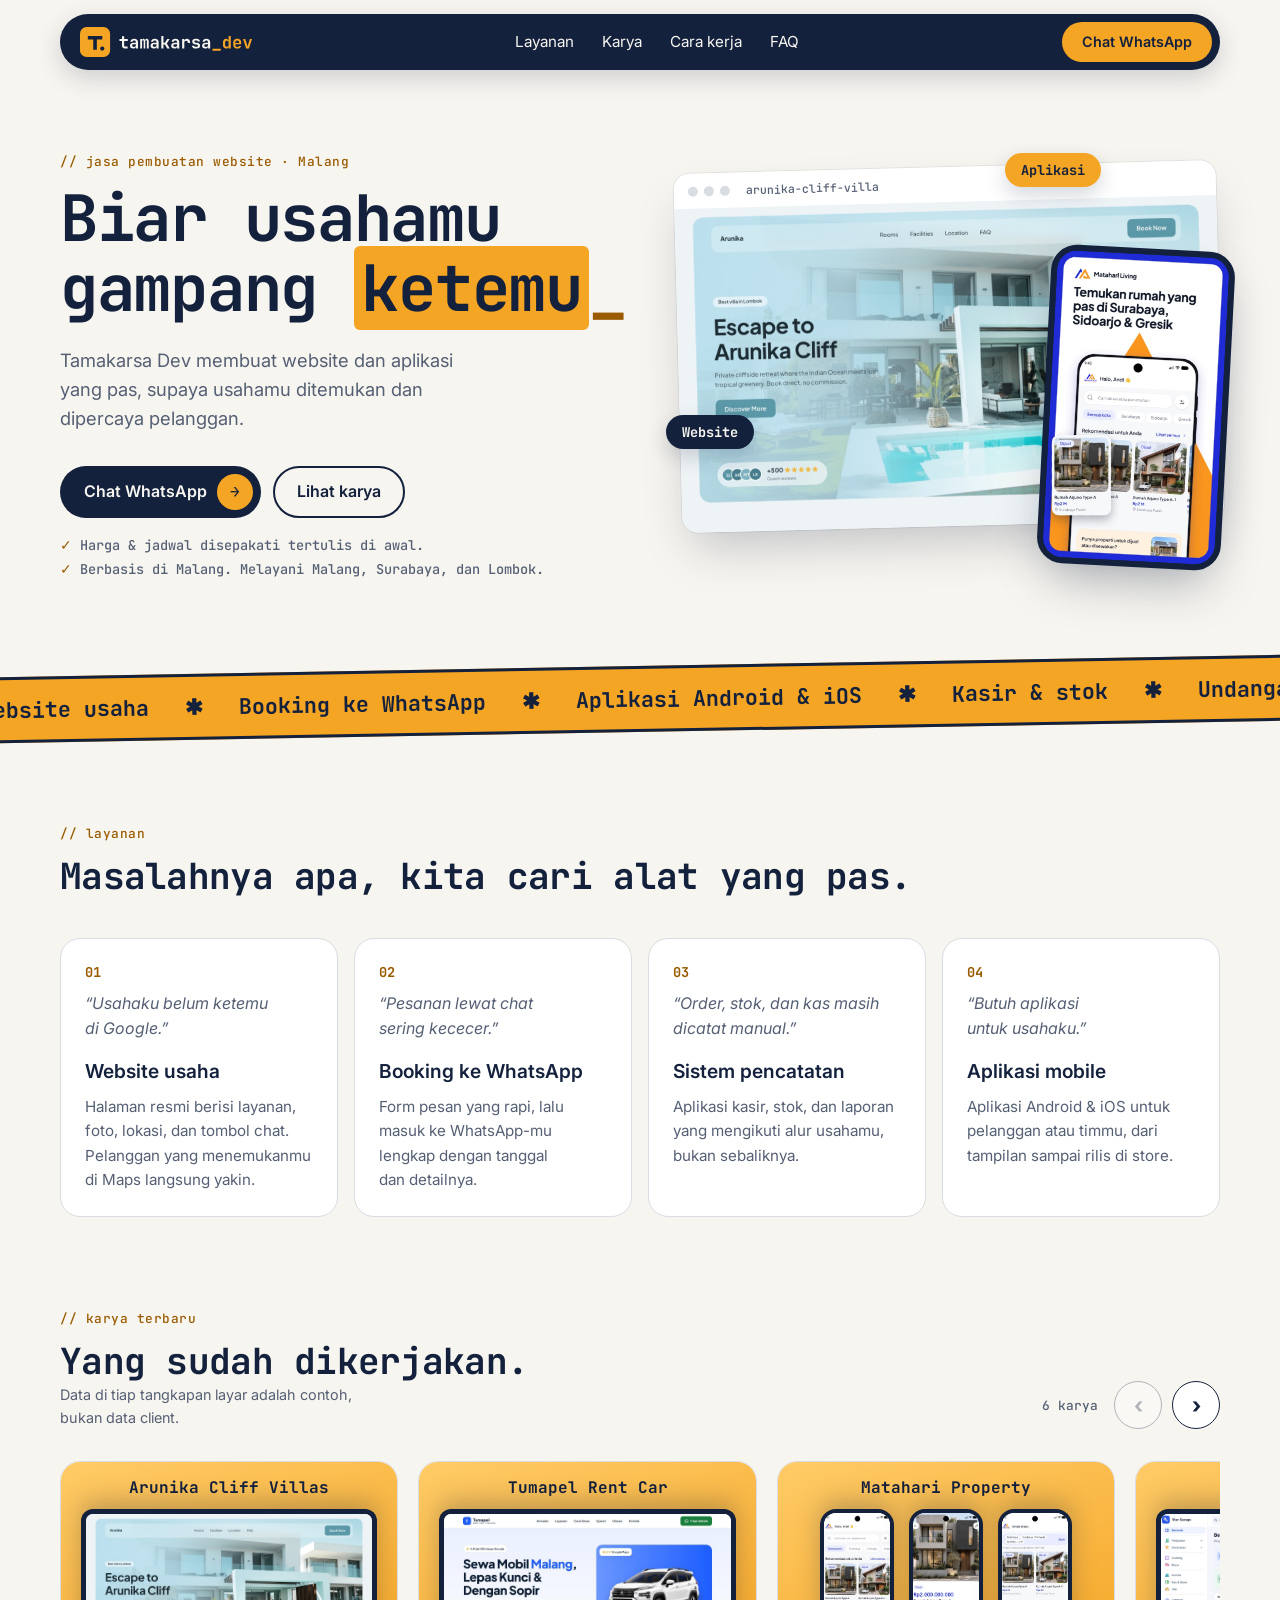
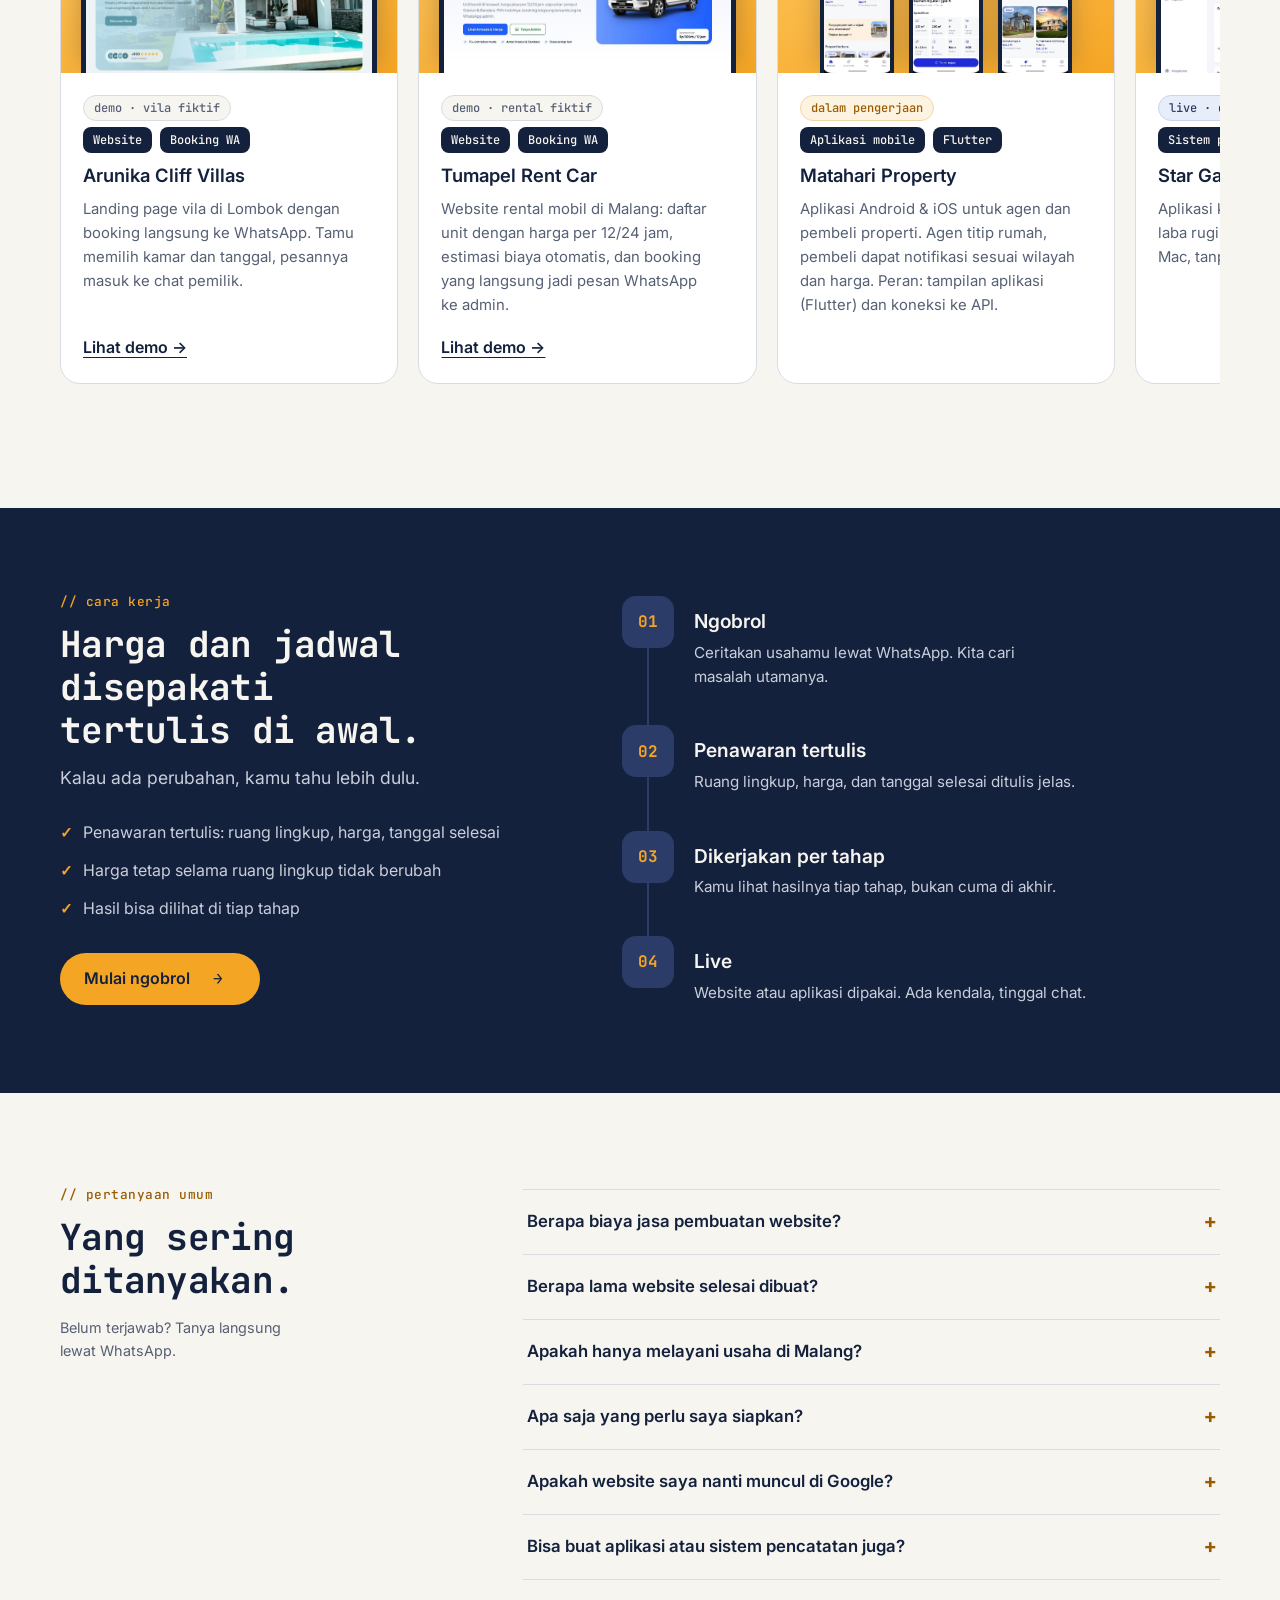
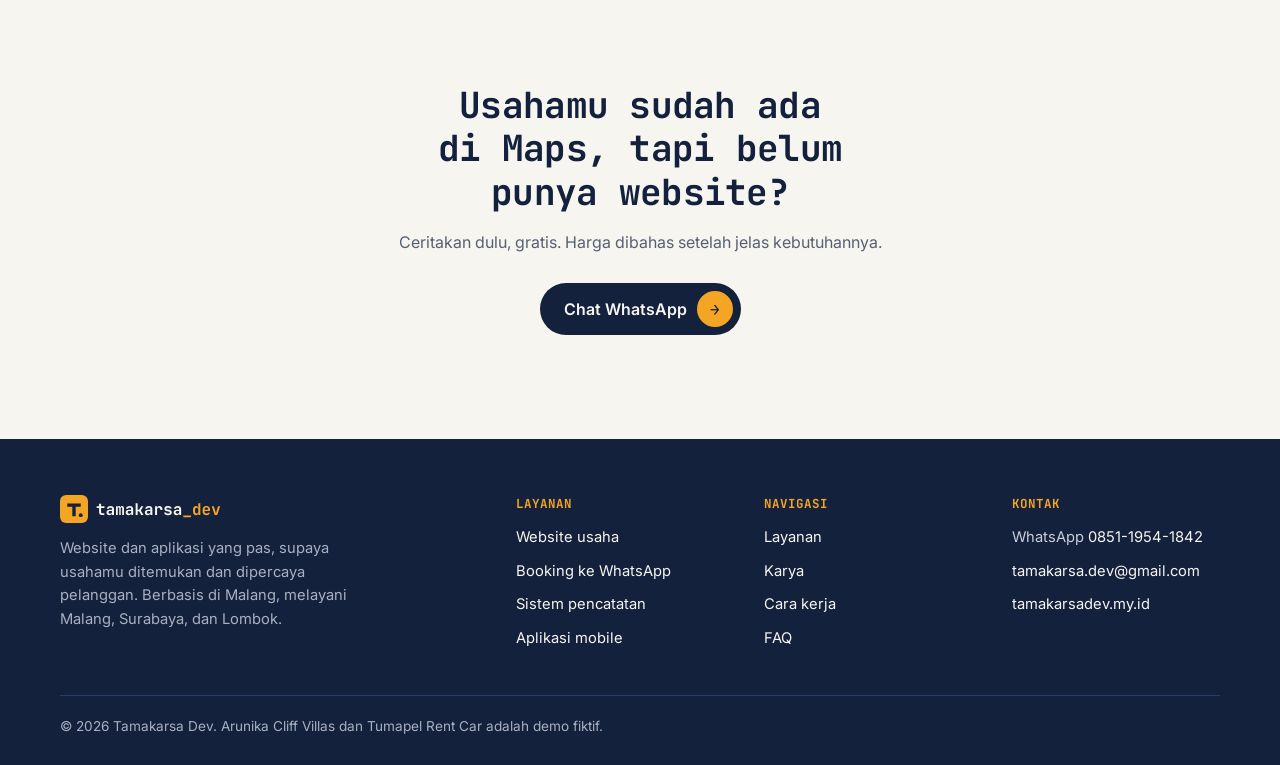
==== commit 249601b8: "SEO on-page Malang, FAQ, thumbnail karya baru, Star Garage live - Title, meta description, Open Grap" ====
--- a/index.html
+++ b/index.html
@@ -3,15 +3,26 @@
 <head>
   <meta charset="utf-8">
   <meta name="viewport" content="width=device-width, initial-scale=1">
-  <title>Tamakarsa Dev · Website & aplikasi untuk usahamu</title>
+  <title>Tamakarsa Dev · Jasa Pembuatan Website &amp; Aplikasi di Malang</title>
 <link rel="canonical" href="https://tamakarsadev.my.id/">
-  <meta name="description" content="Tamakarsa Dev membuat website dan aplikasi yang pas, supaya usahamu gampang ditemukan dan dipercaya pelanggan.">
+  <meta name="description" content="Jasa pembuatan website dan aplikasi untuk usaha di Malang, Surabaya, dan Lombok. Harga dan jadwal disepakati tertulis di awal.">
+  <meta property="og:type" content="website">
+  <meta property="og:locale" content="id_ID">
+  <meta property="og:site_name" content="Tamakarsa Dev">
+  <meta property="og:title" content="Tamakarsa Dev · Jasa Pembuatan Website &amp; Aplikasi di Malang">
+  <meta property="og:description" content="Jasa pembuatan website dan aplikasi untuk usaha di Malang, Surabaya, dan Lombok. Harga dan jadwal disepakati tertulis di awal.">
+  <meta property="og:url" content="https://tamakarsadev.my.id/">
+  <meta property="og:image" content="https://tamakarsadev.my.id/assets/og.jpg">
+  <meta property="og:image:width" content="1200">
+  <meta property="og:image:height" content="630">
+  <meta name="twitter:card" content="summary_large_image">
+  <script type="application/ld+json">{"@context":"https://schema.org","@graph":[{"@type":"WebSite","@id":"https://tamakarsadev.my.id/#website","url":"https://tamakarsadev.my.id/","name":"Tamakarsa Dev","inLanguage":"id-ID"},{"@type":"ProfessionalService","@id":"https://tamakarsadev.my.id/#business","name":"Tamakarsa Dev","url":"https://tamakarsadev.my.id/","description":"Tamakarsa Dev membuat website dan aplikasi untuk usaha lokal, berbasis di Malang.","telephone":"+6285119541842","email":"tamakarsa.dev@gmail.com","logo":"https://tamakarsadev.my.id/assets/logo/apple-touch-icon-180.png","image":"https://tamakarsadev.my.id/assets/og.jpg","address":{"@type":"PostalAddress","addressLocality":"Malang","addressRegion":"Jawa Timur","addressCountry":"ID"},"areaServed":[{"@type":"City","name":"Malang"},{"@type":"City","name":"Surabaya"},{"@type":"AdministrativeArea","name":"Lombok"}],"hasOfferCatalog":{"@type":"OfferCatalog","name":"Layanan","itemListElement":[{"@type":"Offer","itemOffered":{"@type":"Service","name":"Pembuatan website usaha"}},{"@type":"Offer","itemOffered":{"@type":"Service","name":"Form booking ke WhatsApp"}},{"@type":"Offer","itemOffered":{"@type":"Service","name":"Sistem pencatatan (kasir, stok, laporan)"}},{"@type":"Offer","itemOffered":{"@type":"Service","name":"Aplikasi mobile Android dan iOS"}}]},"sameAs":["https://www.instagram.com/tamakarsa.dev","https://www.tiktok.com/@tamakarsa.dev"]}]}</script>
   <link rel="icon" href="assets/logo/favicon.svg" type="image/svg+xml">
   <link rel="apple-touch-icon" href="assets/logo/apple-touch-icon-180.png">
   <link rel="preconnect" href="https://fonts.googleapis.com">
   <link rel="preconnect" href="https://fonts.gstatic.com" crossorigin>
   <link href="https://fonts.googleapis.com/css2?family=Inter:wght@400;500;600&family=JetBrains+Mono:wght@500;700&display=swap" rel="stylesheet">
-  <link rel="stylesheet" href="style.css?v=3">
+  <link rel="stylesheet" href="style.css?v=5">
 </head>
 <body>
 
@@ -22,6 +33,7 @@
       <li><a href="#layanan">Layanan</a></li>
       <li><a href="#karya">Karya</a></li>
       <li><a href="#cara-kerja">Cara kerja</a></li>
+      <li><a href="#faq">FAQ</a></li>
     </ul>
     <a class="btn btn-amber btn-sm" href="https://wa.me/6285119541842?text=Halo%20Tamakarsa%20Dev%2C%20saya%20mau%20tanya%20soal%20website%20untuk%20usaha%20saya." target="_blank" rel="noopener">Chat WhatsApp</a>
   </nav>
@@ -31,7 +43,7 @@
   <!-- HERO -->
   <section class="hero container">
     <div class="hero-text">
-      <p class="eyebrow">// website &amp; aplikasi untuk usaha</p>
+      <p class="eyebrow">// jasa pembuatan website · Malang</p>
       <h1>Biar usahamu gampang <mark>ketemu</mark><span class="cursor" aria-hidden="true">_</span></h1>
       <p class="lead">Tamakarsa Dev membuat website dan aplikasi yang pas, supaya usahamu ditemukan dan dipercaya pelanggan.</p>
       <div class="hero-cta">
@@ -41,6 +53,7 @@
         <a class="btn btn-ghost" href="#karya">Lihat karya</a>
       </div>
       <p class="hero-note">Harga &amp; jadwal disepakati tertulis di awal.</p>
+      <p class="hero-note">Berbasis di Malang. Melayani Malang, Surabaya, dan Lombok.</p>
     </div>
 
     <div class="hero-visual" aria-hidden="true">
@@ -111,7 +124,7 @@
 
     <div class="rail" id="karya-rail" tabindex="0" role="region" aria-label="Daftar karya, geser ke samping">
       <article class="card">
-        <div class="shot"><img src="assets/karya/arunika.jpg" alt="Halaman depan Arunika Cliff Villas: foto vila dengan kolam renang dan tombol Book Now" width="1400" height="836" loading="lazy"></div>
+        <div data-title="Arunika Cliff Villas" class="shot"><img src="assets/karya/arunika.jpg" alt="Halaman depan Arunika Cliff Villas: foto vila dengan kolam renang dan tombol Book Now" width="1400" height="836" loading="lazy"></div>
         <div class="card-body">
           <div class="card-meta"><span class="status">demo · vila fiktif</span><ul class="tags"><li>Website</li><li>Booking WA</li></ul></div>
           <h3>Arunika Cliff Villas</h3>
@@ -120,7 +133,7 @@
         </div>
       </article>
       <article class="card">
-        <div class="shot"><img src="assets/karya/tumapel.jpg?v=2" alt="Tumapel Rent Car: halaman depan dengan foto mobil, harga sewa, dan tombol booking WhatsApp" width="1384" height="778" loading="lazy"></div>
+        <div data-title="Tumapel Rent Car" class="shot"><img src="assets/karya/tumapel.jpg?v=2" alt="Tumapel Rent Car: halaman depan dengan foto mobil, harga sewa, dan tombol booking WhatsApp" width="1384" height="778" loading="lazy"></div>
         <div class="card-body">
           <div class="card-meta"><span class="status">demo · rental fiktif</span><ul class="tags"><li>Website</li><li>Booking WA</li></ul></div>
           <h3>Tumapel Rent Car</h3>
@@ -129,7 +142,7 @@
         </div>
       </article>
       <article class="card">
-        <div class="shot shot-phone shot-matahari"><img src="assets/karya/matahari.jpg" alt="Aplikasi Matahari Living: beranda dengan pencarian rumah dan rekomendasi properti" width="562" height="1000" loading="lazy"></div>
+        <div data-title="Matahari Property" class="shot shot-phone"><img src="assets/karya/matahari-1.jpg" alt="Aplikasi Matahari Living: beranda dengan pencarian rumah dan rekomendasi properti" width="360" height="803" loading="lazy"><img src="assets/karya/matahari-2.jpg" alt="Halaman detail properti: foto rumah, harga, dan spesifikasi" width="360" height="803" loading="lazy"><img src="assets/karya/matahari-3.jpg" alt="Halaman Untuk Anda: properti yang cocok dengan kriteria pembeli" width="360" height="803" loading="lazy"></div>
         <div class="card-body">
           <div class="card-meta"><span class="status status-wip">dalam pengerjaan</span><ul class="tags"><li>Aplikasi mobile</li><li>Flutter</li></ul></div>
           <h3>Matahari Property</h3>
@@ -137,15 +150,15 @@
         </div>
       </article>
       <article class="card">
-        <div class="shot"><img src="assets/karya/star-garage.jpg" alt="Star Garage ERP: beranda berisi omzet, laba, saldo rekening, dan grafik pemasukan" width="1400" height="875" loading="lazy"></div>
-        <div class="card-body">
-          <div class="card-meta"><span class="status status-wip">dalam pengerjaan</span><ul class="tags"><li>Sistem pencatatan</li><li>Desktop</li></ul></div>
+        <div data-title="Star Garage ERP" class="shot"><img src="assets/karya/star-garage.jpg" alt="Star Garage ERP: beranda berisi omzet, laba, saldo rekening, dan grafik pemasukan" width="1400" height="875" loading="lazy"></div>
+        <div class="card-body">
+          <div class="card-meta"><span class="status status-live">live · dipakai</span><ul class="tags"><li>Sistem pencatatan</li><li>Desktop</li></ul></div>
           <h3>Star Garage ERP</h3>
           <p>Aplikasi kasir, stok, kas, gaji, dan laporan laba rugi untuk bengkel. Jalan offline di Mac, tanpa biaya bulanan.</p>
         </div>
       </article>
       <article class="card">
-        <div class="shot"><img src="assets/karya/sirviu.jpg" alt="SIRVIU: dashboard review dokumen dengan ringkasan status dan tabel dokumen" width="1300" height="470" loading="lazy"></div>
+        <div data-title="SIRVIU" class="shot shot-wide"><img src="assets/karya/sirviu.jpg" alt="SIRVIU: dashboard review dokumen dengan ringkasan status dan tabel dokumen" width="1300" height="470" loading="lazy"></div>
         <div class="card-body">
           <div class="card-meta"><span class="status status-live">live · dipakai</span><ul class="tags"><li>Aplikasi web</li></ul></div>
           <h3>SIRVIU</h3>
@@ -153,7 +166,7 @@
         </div>
       </article>
       <article class="card">
-        <div class="shot"><img src="assets/karya/pejastip.jpg?v=2" alt="Pejastip Handal: halaman depan jastip buku impor dengan banner Ready Stock dan deretan sampul buku terlaris" width="1138" height="640" loading="lazy"></div>
+        <div data-title="Pejastip Handal" class="shot"><img src="assets/karya/pejastip.jpg?v=2" alt="Pejastip Handal: halaman depan jastip buku impor dengan banner Ready Stock dan deretan sampul buku terlaris" width="1138" height="640" loading="lazy"></div>
         <div class="card-body">
           <div class="card-meta"><span class="status">demo · jastip buku</span><ul class="tags"><li>Website</li><li>Katalog &amp; order</li></ul></div>
           <h3>Pejastip Handal</h3>
@@ -189,6 +202,43 @@
     </div>
   </section>
 
+  <!-- FAQ -->
+  <section id="faq" class="section container">
+    <div class="faq">
+      <div>
+        <p class="eyebrow">// pertanyaan umum</p>
+        <h2>Yang sering ditanyakan.</h2>
+        <p class="section-sub">Belum terjawab? Tanya langsung lewat WhatsApp.</p>
+      </div>
+      <div class="faq-list">
+        <details>
+          <summary><h3>Berapa biaya jasa pembuatan website?</h3></summary>
+          <p>Tergantung kebutuhan: jumlah halaman, fitur, dan bahan yang sudah ada. Ceritakan dulu usahamu lewat WhatsApp, gratis. Setelah kebutuhannya jelas, kamu menerima penawaran tertulis berisi ruang lingkup, harga, dan tanggal selesai. Harga tetap selama ruang lingkup tidak berubah.</p>
+        </details>
+        <details>
+          <summary><h3>Berapa lama website selesai dibuat?</h3></summary>
+          <p>Tergantung ruang lingkupnya. Tanggal selesai ditulis di penawaran sebelum pekerjaan dimulai, dan kamu melihat hasilnya di tiap tahap. Kalau jadwal berubah, kamu tahu lebih dulu.</p>
+        </details>
+        <details>
+          <summary><h3>Apakah hanya melayani usaha di Malang?</h3></summary>
+          <p>Tidak. Tamakarsa Dev berbasis di Malang dan melayani usaha di Malang, Surabaya, dan Lombok. Seluruh proses bisa dilakukan jarak jauh lewat WhatsApp, jadi usaha di kota lain juga bisa.</p>
+        </details>
+        <details>
+          <summary><h3>Apa saja yang perlu saya siapkan?</h3></summary>
+          <p>Cerita singkat tentang usahamu, foto, daftar layanan atau produk beserta harganya, nomor WhatsApp untuk pesanan, serta alamat dan jam buka. Logo dipakai kalau sudah ada. Belum lengkap? Tidak apa-apa, daftar bahannya dibahas saat ngobrol.</p>
+        </details>
+        <details>
+          <summary><h3>Apakah website saya nanti muncul di Google?</h3></summary>
+          <p>Website dibuat supaya mudah dibaca Google dan didaftarkan ke Google Search Console, jadi bisa ditemukan saat orang mencari nama usahamu. Urutan pertama untuk kata kunci umum tidak bisa dijanjikan, karena itu bergantung pada persaingan dan waktu.</p>
+        </details>
+        <details>
+          <summary><h3>Bisa buat aplikasi atau sistem pencatatan juga?</h3></summary>
+          <p>Bisa. Selain website, Tamakarsa Dev mengerjakan aplikasi Android dan iOS serta sistem pencatatan seperti kasir, stok, dan laporan. Contohnya ada di bagian Karya.</p>
+        </details>
+      </div>
+    </div>
+  </section>
+
   <!-- CTA -->
   <section class="cta container">
     <h2>Usahamu sudah ada di Maps, tapi belum punya website?</h2>
@@ -203,7 +253,7 @@
   <div class="container footer-grid">
     <div class="footer-brand">
       <img src="assets/logo/lockup-dark.svg" alt="tamakarsa_dev" width="161" height="28">
-      <p>Website dan aplikasi yang pas, supaya usahamu ditemukan dan dipercaya pelanggan.</p>
+      <p>Website dan aplikasi yang pas, supaya usahamu ditemukan dan dipercaya pelanggan. Berbasis di Malang, melayani Malang, Surabaya, dan Lombok.</p>
     </div>
     <nav aria-label="Layanan">
       <h4>Layanan</h4>
@@ -220,6 +270,7 @@
         <li><a href="#layanan">Layanan</a></li>
         <li><a href="#karya">Karya</a></li>
         <li><a href="#cara-kerja">Cara kerja</a></li>
+        <li><a href="#faq">FAQ</a></li>
       </ul>
     </nav>
     <div>
--- a/style.css
+++ b/style.css
@@ -86,6 +86,8 @@
 .hero-cta { display: flex; flex-wrap: wrap; gap: 12px; margin-top: 32px; }
 .hero-note { margin-top: 18px; font: 500 0.85rem var(--mono); color: var(--slate); }
 .hero-note::before { content: "✓ "; color: var(--amber-700); }
+.hero-note + .hero-note { margin-top: 6px; }
+.eyebrow, .hero-note { text-wrap: balance; }
 
 .hero-visual { position: relative; padding: 0 0 40px 0; }
 .browser {
@@ -159,16 +161,17 @@
   background: var(--white); border: 1px solid var(--line); border-radius: var(--radius);
   overflow: hidden; display: flex; flex-direction: column;
 }
-.shot { aspect-ratio: 16 / 9; overflow: hidden; border-bottom: 1px solid var(--line); background: var(--paper); }
-.shot img { width: 100%; height: 100%; object-fit: cover; object-position: left top; }
-.shot-phone { display: flex; justify-content: center; align-items: flex-end; padding-top: 28px; }
-.shot-phone img { width: 42%; height: auto; border-radius: 14px 14px 0 0; box-shadow: 0 -8px 30px rgb(20 33 61 / 0.25); }
-.shot-matahari { background: #1F2BD6; } /* warna bingkai bawaan screenshot store */
-.shot-navy { background: var(--navy); }
+/* Thumbnail karya: latar navy + judul + tangkapan layar dalam bingkai perangkat, sama untuk semua kartu */
+.shot { aspect-ratio: 16 / 10; overflow: hidden; background: linear-gradient(160deg, #FFCB66, var(--amber)); display: grid; grid-template-rows: auto minmax(0, 1fr); gap: 12px; padding: 16px 20px 0; }
+.shot::before { content: attr(data-title); content: attr(data-title) / ""; grid-column: 1 / -1; text-align: center; font: 700 1rem/1.2 var(--mono); color: var(--navy); }
+.shot img { width: 100%; height: 100%; object-fit: cover; object-position: top; background: var(--white); border: 5px solid var(--navy); border-bottom: 0; border-radius: 12px 12px 0 0; box-shadow: 0 -8px 24px rgb(20 33 61 / 0.25); }
+.shot-wide img { object-fit: contain; background: #F6FBFC; } /* tangkapan layar lebar: tampil utuh, sisanya warna latar halamannya */
+.shot-phone { grid-template-columns: repeat(3, 25%); justify-content: center; column-gap: 5%; }
+.shot-phone img { border-width: 4px; border-radius: 16px 16px 0 0; }
 .card-body { padding: 22px; display: flex; flex-direction: column; gap: 10px; flex: 1; }
 .card-body h3 { font-size: 1.15rem; }
-.card-body p { color: var(--slate); font-size: 0.93rem; display: -webkit-box; -webkit-line-clamp: 4; -webkit-box-orient: vertical; overflow: hidden; }
-.card-meta { display: flex; flex-wrap: wrap; gap: 6px; align-items: center; }
+.card-body p { color: var(--slate); font-size: 0.93rem; }
+.card-meta { display: flex; flex-direction: column; gap: 6px; align-items: flex-start; }
 .card-link { margin-top: auto; padding-top: 8px; }
 .card { transition: transform .2s ease, box-shadow .2s ease; }
 .card:hover { transform: translateY(-2px); box-shadow: 0 10px 28px rgb(20 33 61 / 0.08); }
@@ -190,6 +193,18 @@
 .timeline h3 { margin: 12px 0 6px; }
 .timeline p { color: #C9CEDA; font-size: 0.95rem; max-width: 44ch; }
 
+/* FAQ: <details> bawaan browser, tanpa JS */
+.faq { display: grid; grid-template-columns: 4fr 7fr; gap: 64px; align-items: start; }
+.faq .section-sub { margin-top: 14px; }
+.faq-list { border-top: 1px solid var(--line); }
+.faq-list details { border-bottom: 1px solid var(--line); }
+.faq-list summary { cursor: pointer; list-style: none; display: flex; justify-content: space-between; align-items: center; gap: 16px; min-height: 64px; padding: 16px 4px; }
+.faq-list summary::-webkit-details-marker { display: none; }
+.faq-list summary::after { content: "+"; flex: none; font: 700 1.3rem/1 var(--mono); color: var(--amber-700); }
+.faq-list details[open] summary::after { content: "\2212"; }
+.faq-list h3 { font-size: 1.05rem; }
+.faq-list details p { color: var(--slate); padding: 0 4px 22px; max-width: 62ch; }
+
 /* CTA */
 .cta { text-align: center; padding-block: 104px; display: flex; flex-direction: column; align-items: center; gap: 16px; }
 .cta h2 { max-width: 22ch; }
@@ -212,6 +227,7 @@
   .services { grid-template-columns: repeat(2, 1fr); }
   .how { grid-template-columns: 1fr; gap: 48px; }
   .how-intro { position: static; }
+  .faq { grid-template-columns: 1fr; gap: 28px; }
   .footer-grid { grid-template-columns: 1fr 1fr; }
   .footer-brand { grid-column: 1 / -1; }
   .rail > .card { flex-basis: calc((100% - var(--gap)) / 2.2); }
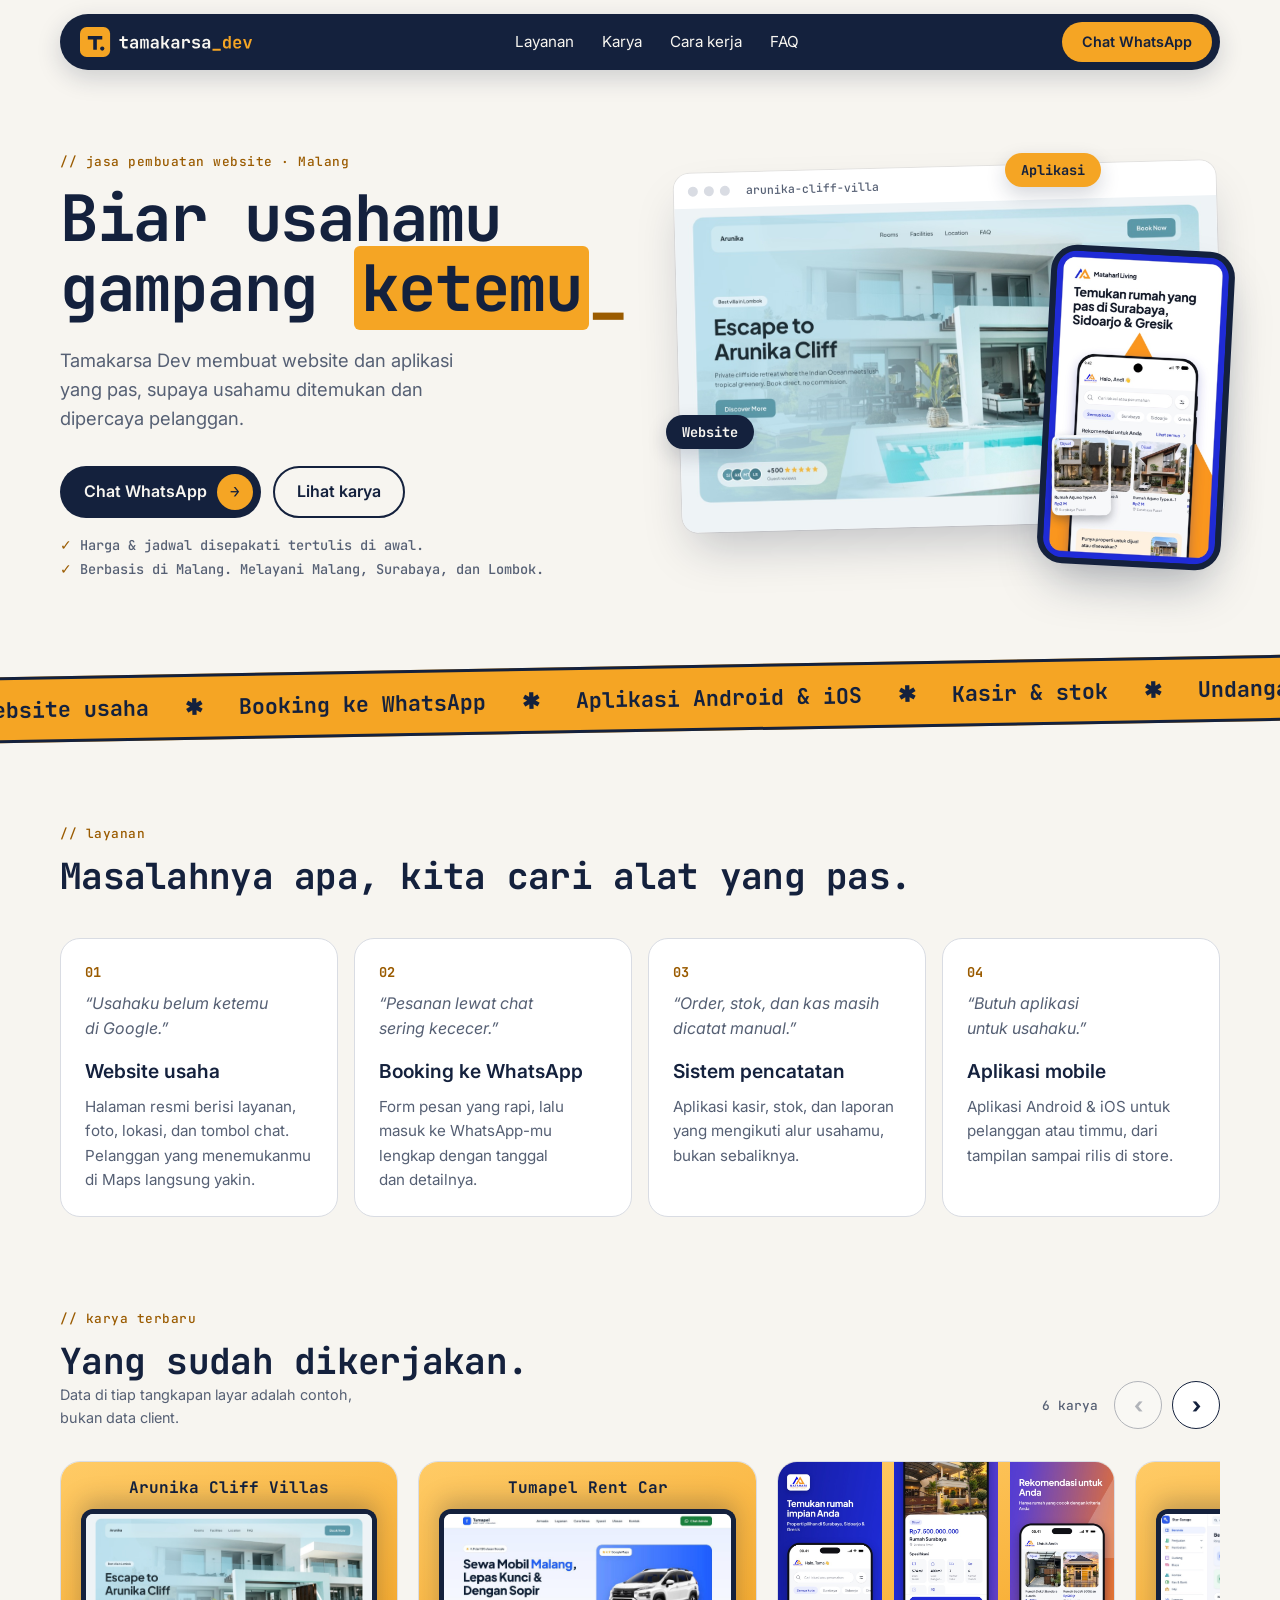
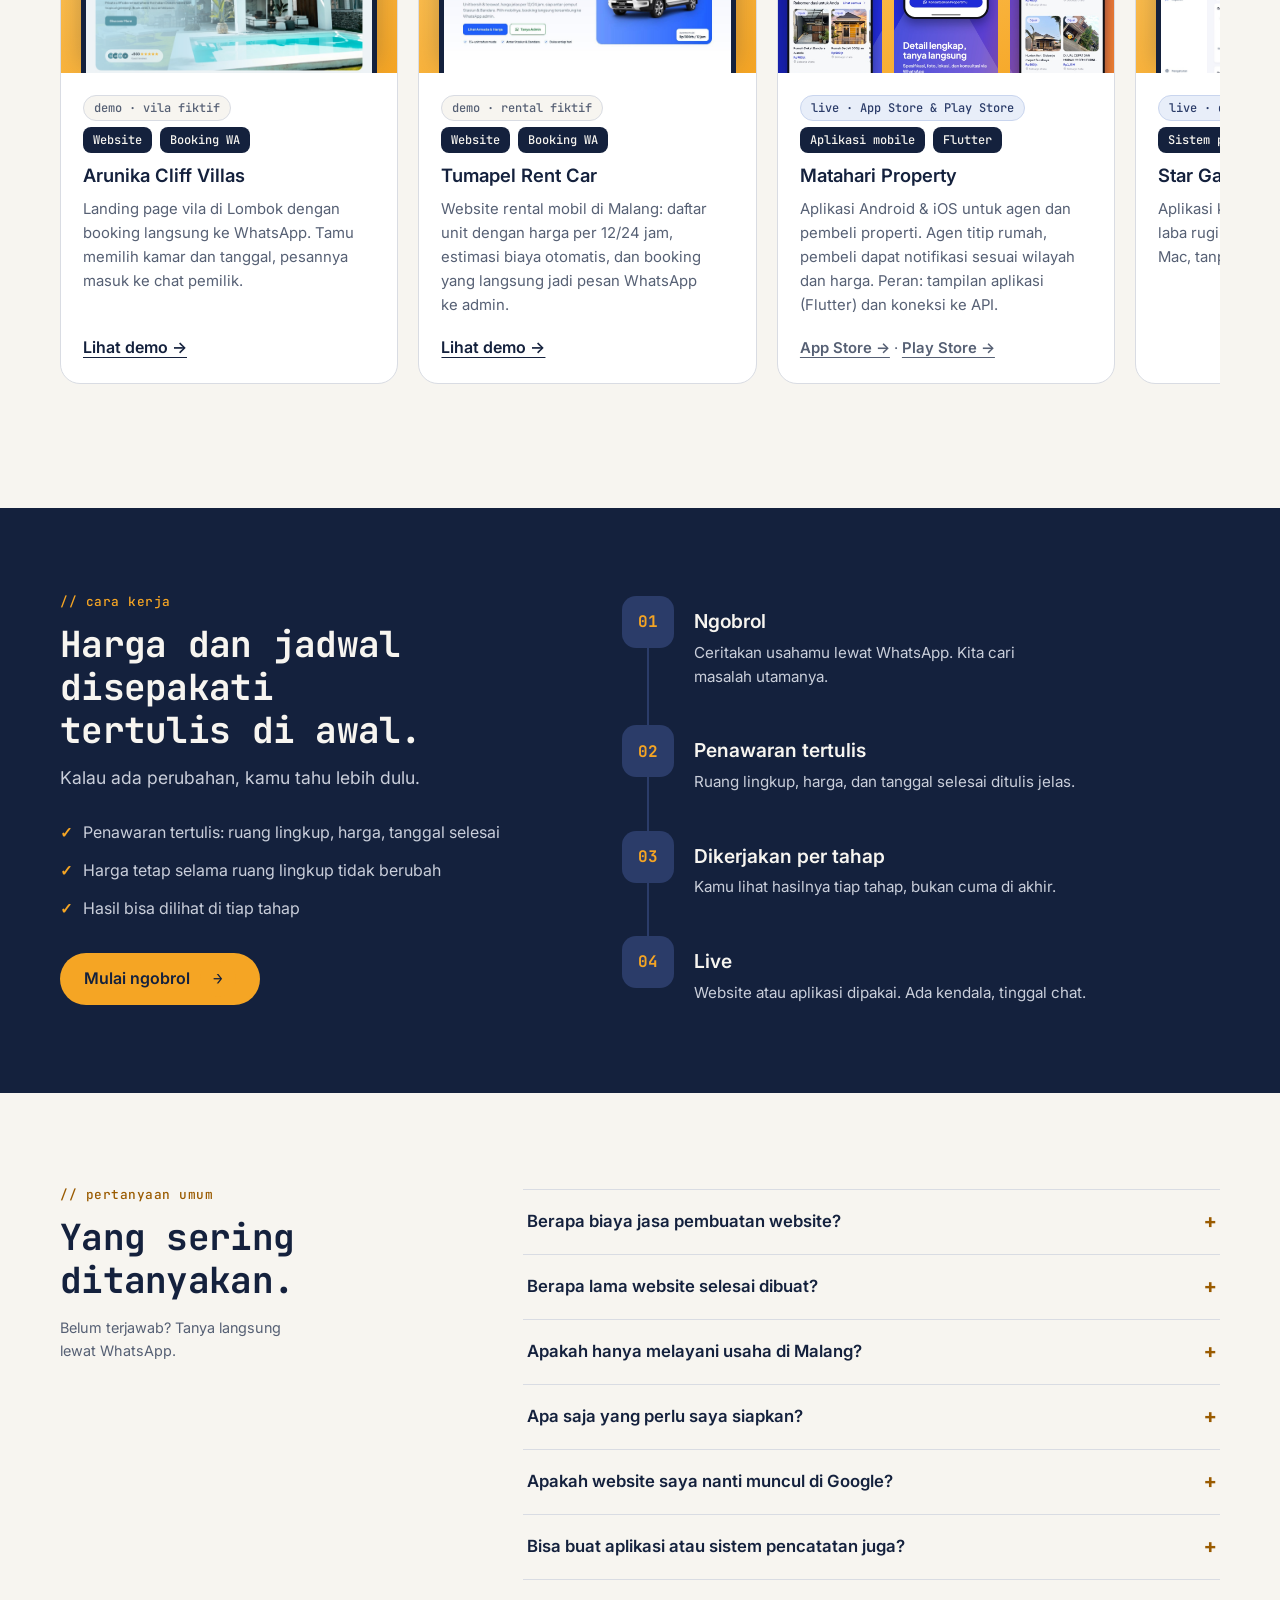
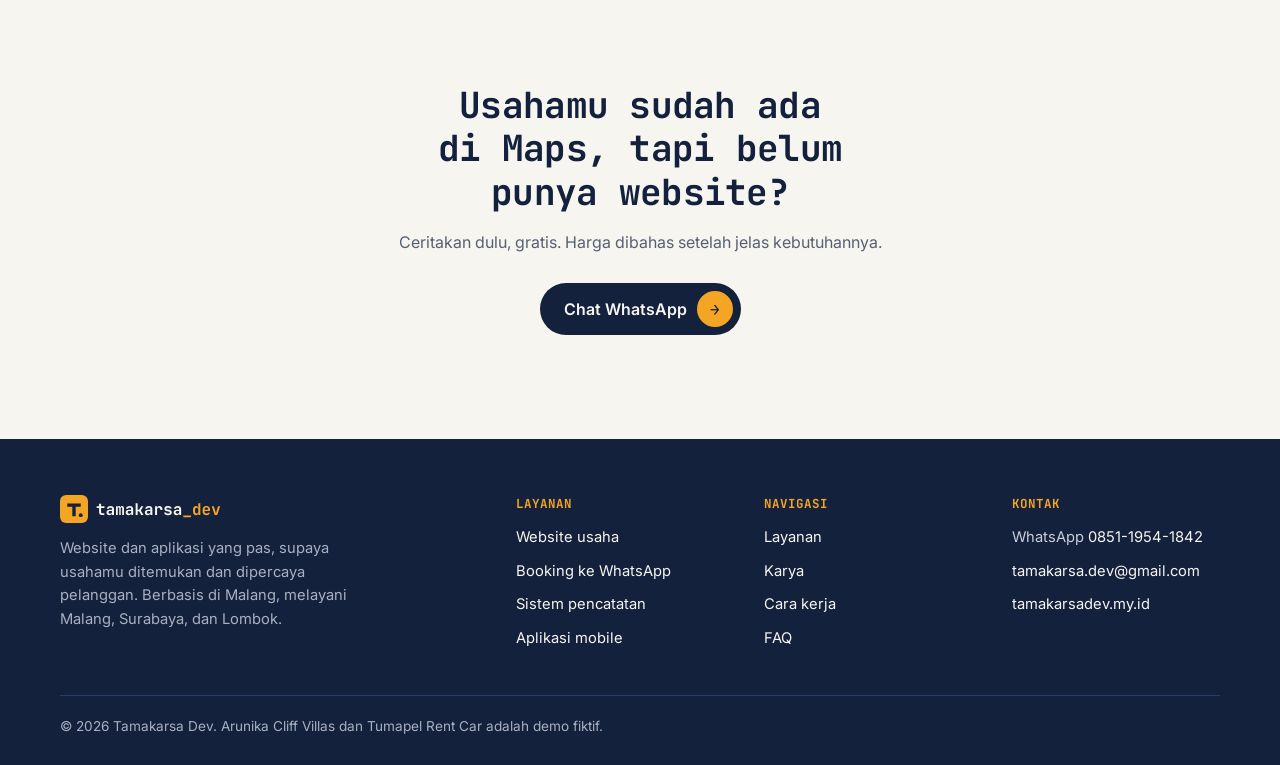
==== commit 48f6cdac: "Matahari Property: screenshot App Store, status live + link store Claude-Session: https://claude.ai/" ====
--- a/index.html
+++ b/index.html
@@ -22,7 +22,7 @@
   <link rel="preconnect" href="https://fonts.googleapis.com">
   <link rel="preconnect" href="https://fonts.gstatic.com" crossorigin>
   <link href="https://fonts.googleapis.com/css2?family=Inter:wght@400;500;600&family=JetBrains+Mono:wght@500;700&display=swap" rel="stylesheet">
-  <link rel="stylesheet" href="style.css?v=5">
+  <link rel="stylesheet" href="style.css?v=7">
 </head>
 <body>
 
@@ -142,11 +142,12 @@
         </div>
       </article>
       <article class="card">
-        <div data-title="Matahari Property" class="shot shot-phone"><img src="assets/karya/matahari-1.jpg" alt="Aplikasi Matahari Living: beranda dengan pencarian rumah dan rekomendasi properti" width="360" height="803" loading="lazy"><img src="assets/karya/matahari-2.jpg" alt="Halaman detail properti: foto rumah, harga, dan spesifikasi" width="360" height="803" loading="lazy"><img src="assets/karya/matahari-3.jpg" alt="Halaman Untuk Anda: properti yang cocok dengan kriteria pembeli" width="360" height="803" loading="lazy"></div>
-        <div class="card-body">
-          <div class="card-meta"><span class="status status-wip">dalam pengerjaan</span><ul class="tags"><li>Aplikasi mobile</li><li>Flutter</li></ul></div>
+        <div class="shot shot-store"><img src="assets/karya/matahari-store-1.jpg" alt="Matahari Living di App Store: beranda pencarian rumah impian di Surabaya, Sidoarjo, dan Gresik" width="400" height="868" loading="lazy"><img src="assets/karya/matahari-store-2.jpg" alt="Matahari Living di App Store: detail properti dengan spesifikasi dan konsultasi via WhatsApp" width="400" height="868" loading="lazy"><img src="assets/karya/matahari-store-3.jpg" alt="Matahari Living di App Store: rekomendasi rumah yang cocok dengan kriteria pembeli" width="400" height="868" loading="lazy"></div>
+        <div class="card-body">
+          <div class="card-meta"><span class="status status-live">live · App Store &amp; Play Store</span><ul class="tags"><li>Aplikasi mobile</li><li>Flutter</li></ul></div>
           <h3>Matahari Property</h3>
           <p>Aplikasi Android &amp; iOS untuk agen dan pembeli properti. Agen titip rumah, pembeli dapat notifikasi sesuai wilayah dan harga. Peran: tampilan aplikasi (Flutter) dan koneksi ke API.</p>
+          <p class="card-link"><a class="link" href="https://apps.apple.com/app/matahari-living/id6837171429" target="_blank" rel="noopener">App Store →</a> · <a class="link" href="https://play.google.com/store/apps/details?id=id.matahariproperty.app" target="_blank" rel="noopener">Play Store →</a></p>
         </div>
       </article>
       <article class="card">
--- a/style.css
+++ b/style.css
@@ -235,7 +235,9 @@
 @media (max-width: 640px) {
   .nav-links { display: none; }
   .nav { padding-left: 14px; }
-  .nav-logo img { height: 26px; }
+  .nav .btn { white-space: nowrap; flex: none; padding-inline: 14px; } /* tombol tetap 1 baris; logo yang mengecil */
+  .nav-logo { min-width: 0; }
+  .nav-logo img { width: 150px; max-width: 100%; height: auto; } /* = tinggi 26px, mengecil kalau sempit */
   .section { padding-top: 72px; }
   .services { grid-template-columns: 1fr; }
   .rail { --gap: 14px; }
@@ -257,3 +259,6 @@
   .card:hover { transform: none; }
 }
 .nowrap { white-space: nowrap; }
+.shot-store { display: flex; padding: 0; }
+.shot-store::before { content: none; }
+.shot-store img { flex: 1; min-width: 0; border: 0; border-radius: 0; box-shadow: none; }
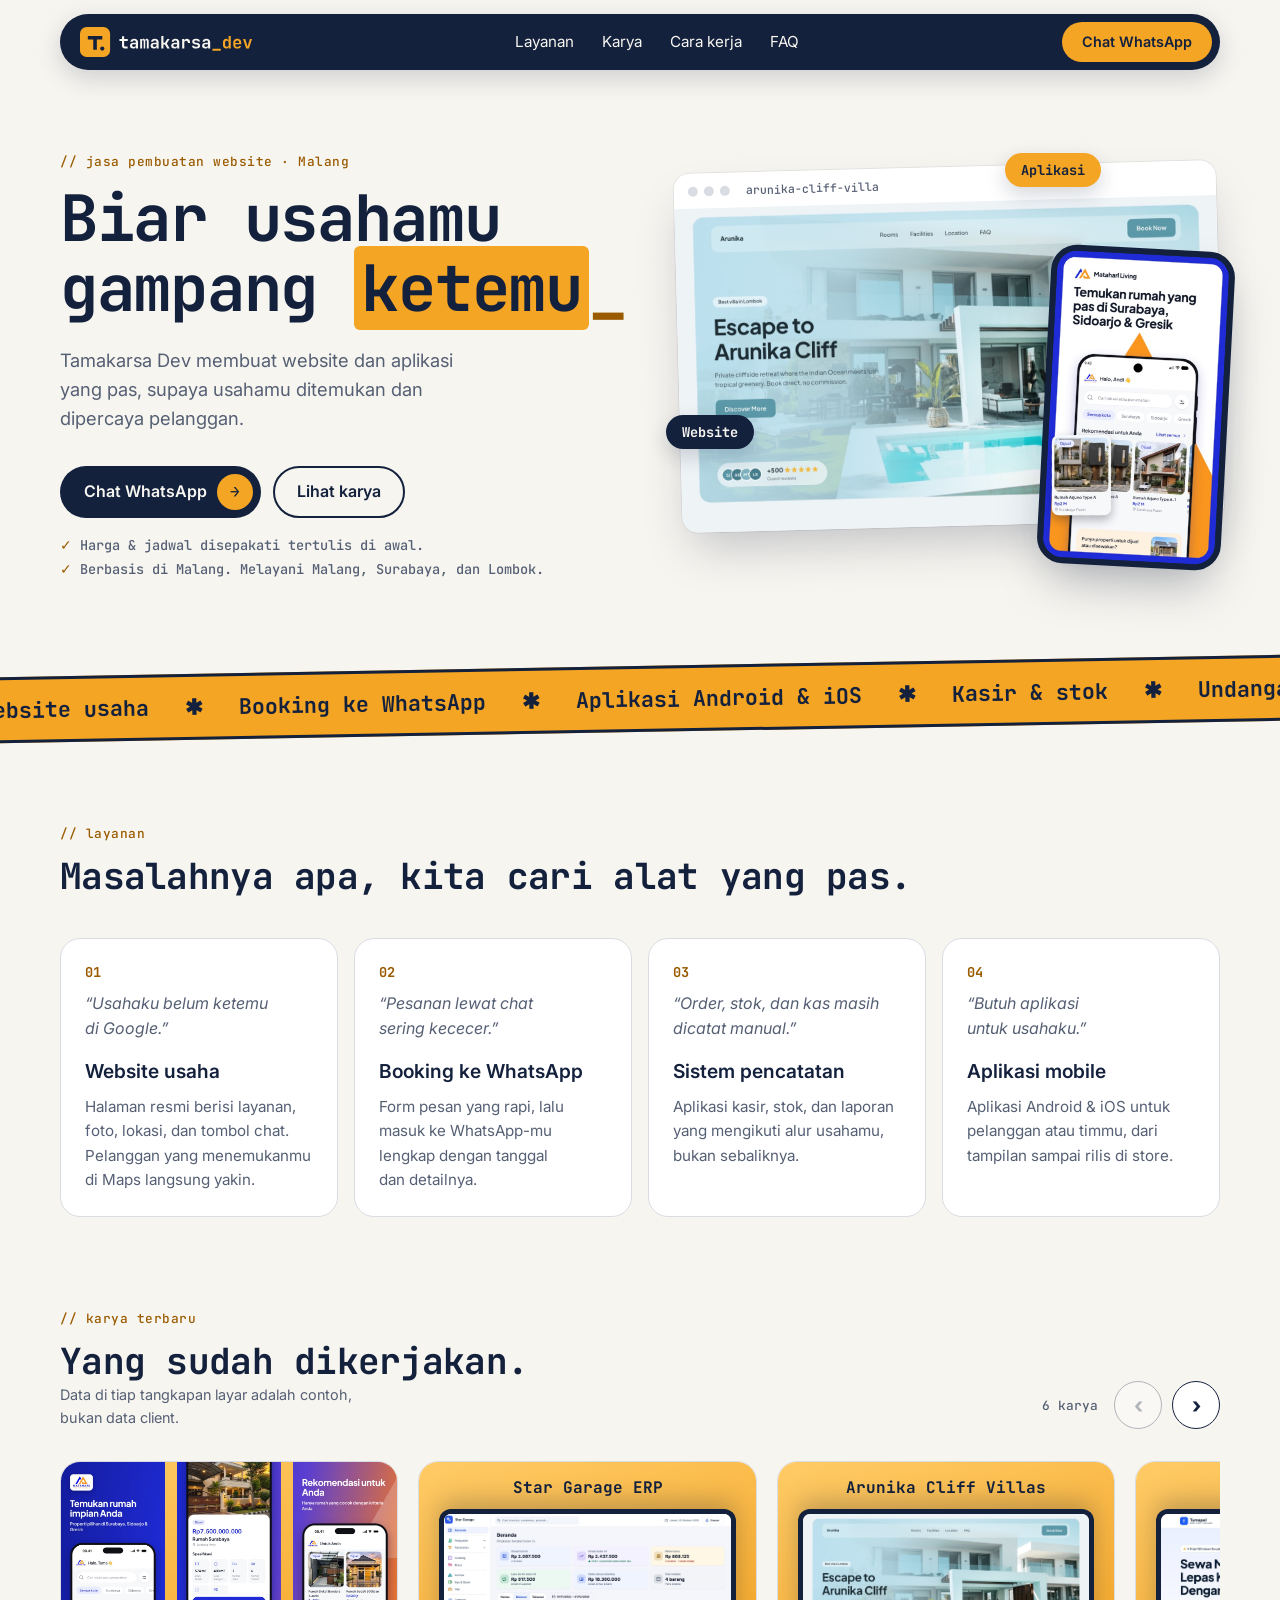
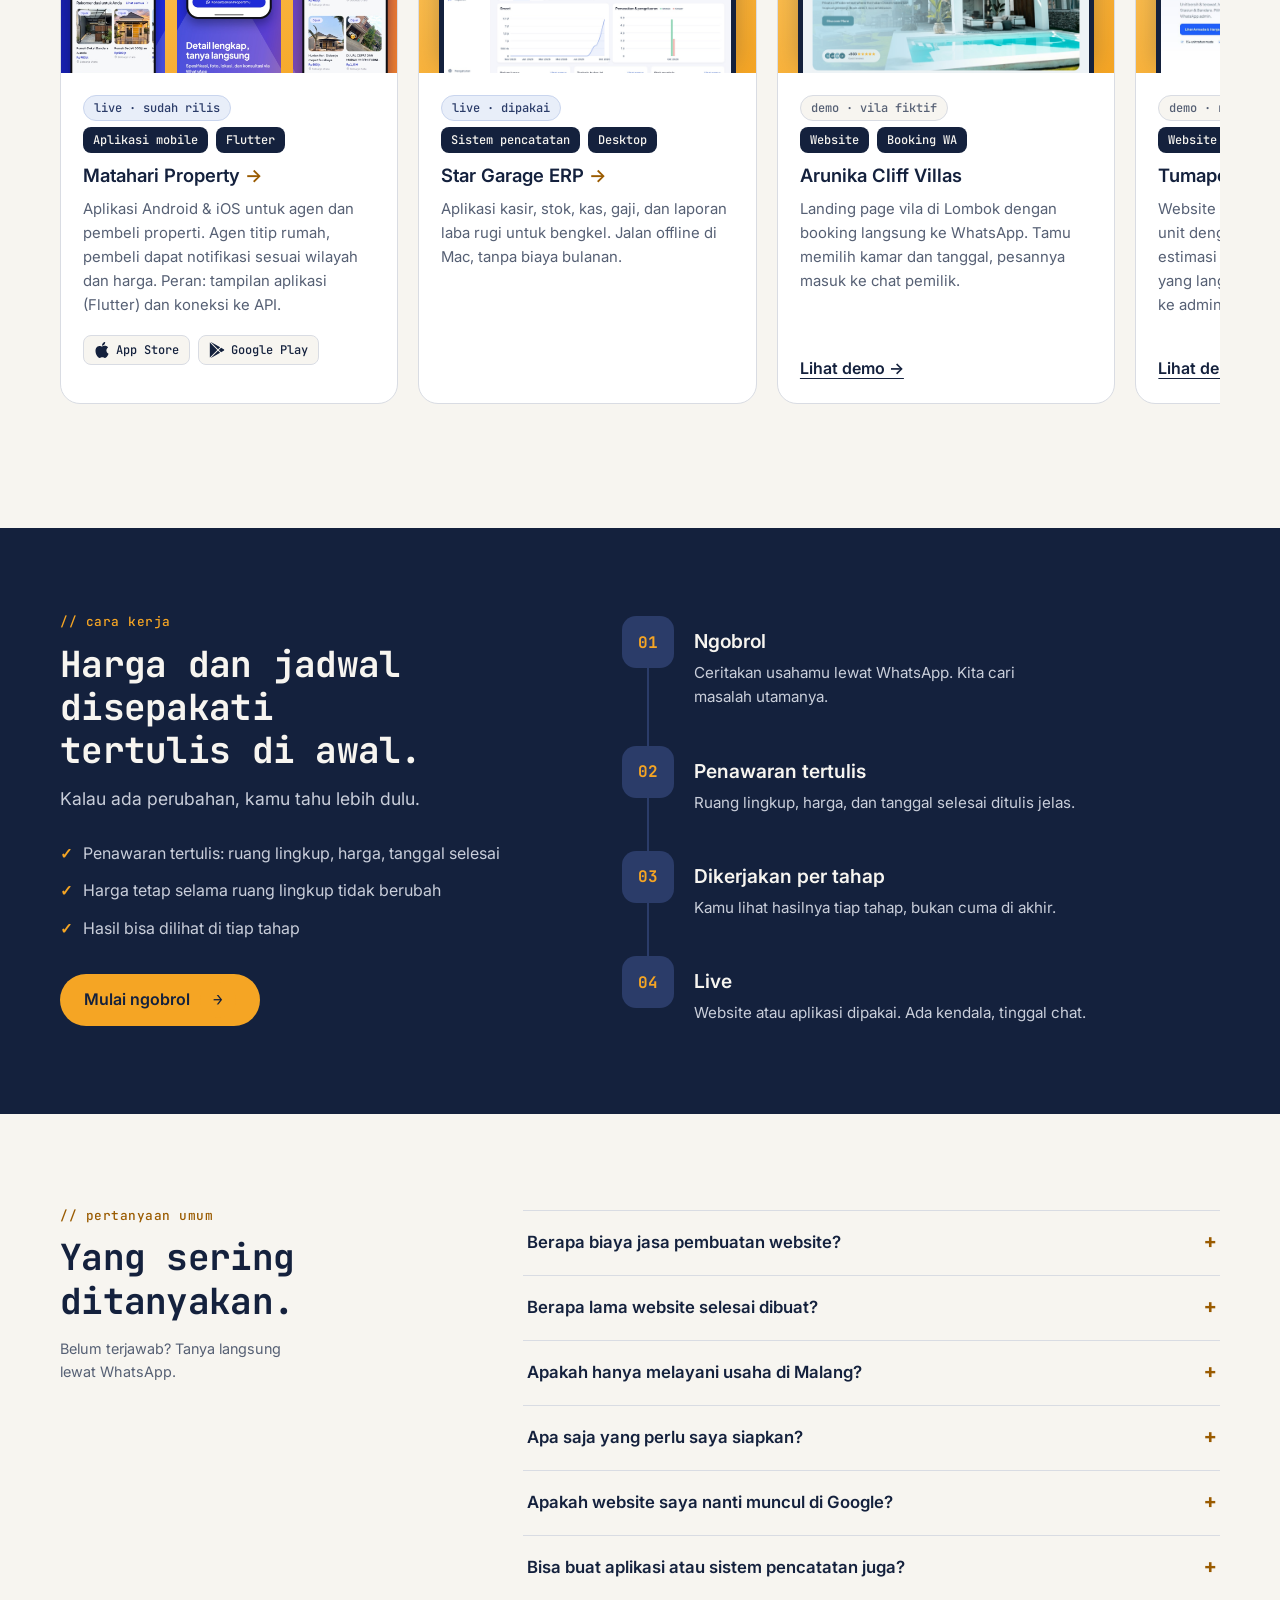
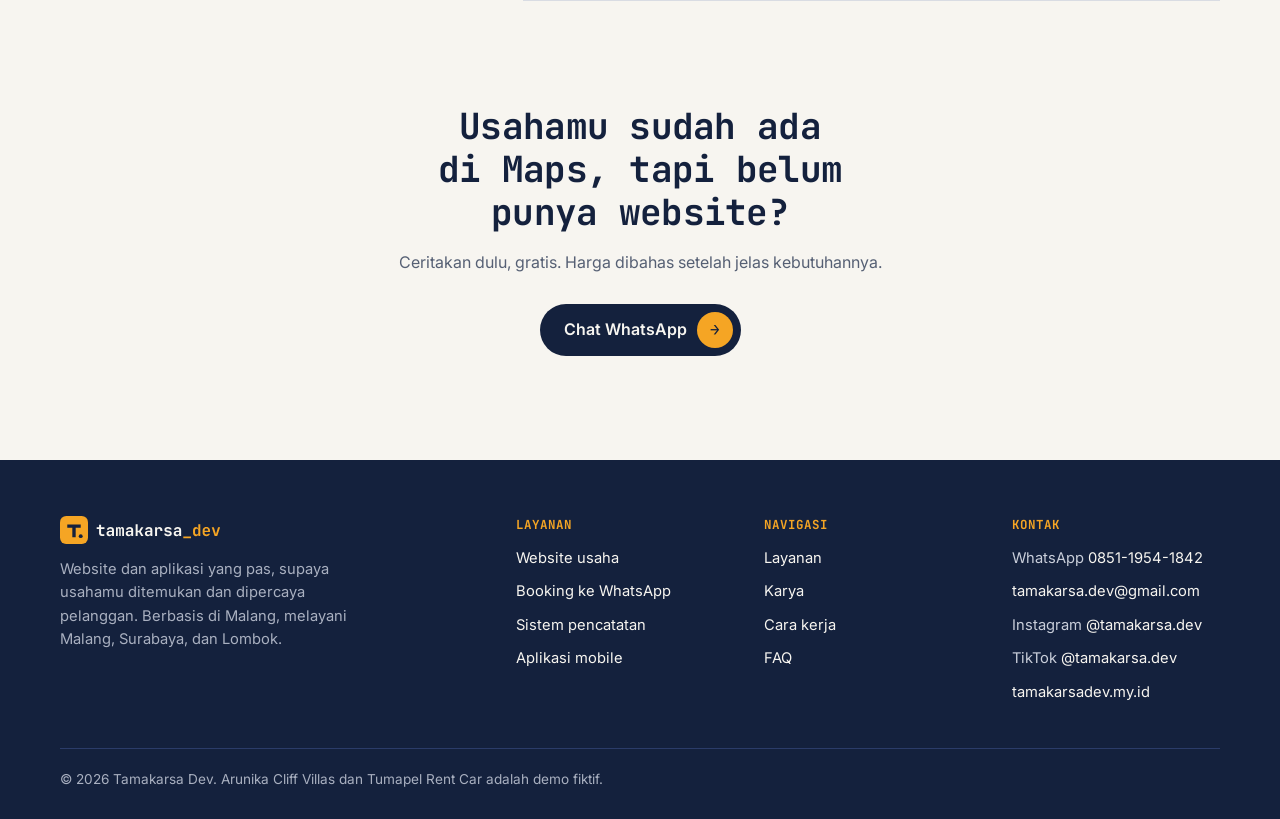
==== commit a983b206: "Studi kasus Matahari Living & Star Garage, kartu bisa diklik, IG/TikTok di footer Claude-Session: ht" ====
--- a/index.html
+++ b/index.html
@@ -22,7 +22,7 @@
   <link rel="preconnect" href="https://fonts.googleapis.com">
   <link rel="preconnect" href="https://fonts.gstatic.com" crossorigin>
   <link href="https://fonts.googleapis.com/css2?family=Inter:wght@400;500;600&family=JetBrains+Mono:wght@500;700&display=swap" rel="stylesheet">
-  <link rel="stylesheet" href="style.css?v=7">
+  <link rel="stylesheet" href="style.css?v=10">
 </head>
 <body>
 
@@ -124,6 +124,23 @@
 
     <div class="rail" id="karya-rail" tabindex="0" role="region" aria-label="Daftar karya, geser ke samping">
       <article class="card">
+        <div class="shot shot-store"><img src="assets/karya/matahari-store-1.jpg" alt="Matahari Living di App Store: beranda pencarian rumah impian di Surabaya, Sidoarjo, dan Gresik" width="400" height="868" loading="lazy"><img src="assets/karya/matahari-store-2.jpg" alt="Matahari Living di App Store: detail properti dengan spesifikasi dan konsultasi via WhatsApp" width="400" height="868" loading="lazy"><img src="assets/karya/matahari-store-3.jpg" alt="Matahari Living di App Store: rekomendasi rumah yang cocok dengan kriteria pembeli" width="400" height="868" loading="lazy"></div>
+        <div class="card-body">
+          <div class="card-meta"><span class="status status-live">live · sudah rilis</span><ul class="tags"><li>Aplikasi mobile</li><li>Flutter</li></ul></div>
+          <h3><a class="card-main" href="/karya/matahari-living/">Matahari Property <span class="card-arrow" aria-hidden="true">→</span></a></h3>
+          <p>Aplikasi Android &amp; iOS untuk agen dan pembeli properti. Agen titip rumah, pembeli dapat notifikasi sesuai wilayah dan harga. Peran: tampilan aplikasi (Flutter) dan koneksi ke API.</p>
+          <ul class="stores" aria-label="Tersedia di"><li><svg viewBox="0 0 24 24" width="16" height="16" fill="currentColor" aria-hidden="true"><path d="M12.152 6.896c-.948 0-2.415-1.078-3.96-1.04-2.04.027-3.91 1.183-4.961 3.014-2.117 3.675-.546 9.103 1.519 12.09 1.013 1.454 2.208 3.09 3.792 3.039 1.52-.065 2.09-.987 3.935-.987 1.831 0 2.35.987 3.96.948 1.637-.026 2.676-1.48 3.676-2.948 1.156-1.688 1.636-3.325 1.662-3.415-.039-.013-3.182-1.221-3.22-4.857-.026-3.04 2.48-4.494 2.597-4.559-1.429-2.09-3.623-2.324-4.39-2.376-2-.156-3.675 1.09-4.61 1.09zM15.53 3.83c.843-1.012 1.4-2.427 1.245-3.83-1.207.052-2.662.805-3.532 1.818-.78.896-1.454 2.338-1.273 3.714 1.338.104 2.715-.688 3.559-1.701"/></svg>App Store</li><li><svg viewBox="0 0 24 24" width="16" height="16" fill="currentColor" aria-hidden="true"><path d="M22.018 13.298l-3.919 2.218-3.515-3.493 3.543-3.521 3.891 2.202a1.49 1.49 0 0 1 0 2.594zM1.337.924a1.486 1.486 0 0 0-.112.568v21.017c0 .217.045.419.124.6l11.155-11.087L1.337.924zm12.207 10.065l3.258-3.238L3.45.195a1.466 1.466 0 0 0-.946-.179l11.04 10.973zm0 2.067l-11 10.933c.298.036.612-.016.906-.183l13.324-7.54-3.23-3.21z"/></svg>Google Play</li></ul>
+        </div>
+      </article>
+      <article class="card">
+        <div data-title="Star Garage ERP" class="shot"><img src="assets/karya/star-garage.jpg" alt="Star Garage ERP: beranda berisi omzet, laba, saldo rekening, dan grafik pemasukan" width="1400" height="875" loading="lazy"></div>
+        <div class="card-body">
+          <div class="card-meta"><span class="status status-live">live · dipakai</span><ul class="tags"><li>Sistem pencatatan</li><li>Desktop</li></ul></div>
+          <h3><a class="card-main" href="/karya/star-garage/">Star Garage ERP <span class="card-arrow" aria-hidden="true">→</span></a></h3>
+          <p>Aplikasi kasir, stok, kas, gaji, dan laporan laba rugi untuk bengkel. Jalan offline di Mac, tanpa biaya bulanan.</p>
+        </div>
+      </article>
+      <article class="card">
         <div data-title="Arunika Cliff Villas" class="shot"><img src="assets/karya/arunika.jpg" alt="Halaman depan Arunika Cliff Villas: foto vila dengan kolam renang dan tombol Book Now" width="1400" height="836" loading="lazy"></div>
         <div class="card-body">
           <div class="card-meta"><span class="status">demo · vila fiktif</span><ul class="tags"><li>Website</li><li>Booking WA</li></ul></div>
@@ -139,23 +156,6 @@
           <h3>Tumapel Rent Car</h3>
           <p>Website rental mobil di Malang: daftar unit dengan harga per 12/24 jam, estimasi biaya otomatis, dan booking yang langsung jadi pesan WhatsApp ke admin.</p>
           <a class="link card-link" href="https://tumapel-rentcar.tamakarsadev.my.id/" target="_blank" rel="noopener">Lihat demo →</a>
-        </div>
-      </article>
-      <article class="card">
-        <div class="shot shot-store"><img src="assets/karya/matahari-store-1.jpg" alt="Matahari Living di App Store: beranda pencarian rumah impian di Surabaya, Sidoarjo, dan Gresik" width="400" height="868" loading="lazy"><img src="assets/karya/matahari-store-2.jpg" alt="Matahari Living di App Store: detail properti dengan spesifikasi dan konsultasi via WhatsApp" width="400" height="868" loading="lazy"><img src="assets/karya/matahari-store-3.jpg" alt="Matahari Living di App Store: rekomendasi rumah yang cocok dengan kriteria pembeli" width="400" height="868" loading="lazy"></div>
-        <div class="card-body">
-          <div class="card-meta"><span class="status status-live">live · App Store &amp; Play Store</span><ul class="tags"><li>Aplikasi mobile</li><li>Flutter</li></ul></div>
-          <h3>Matahari Property</h3>
-          <p>Aplikasi Android &amp; iOS untuk agen dan pembeli properti. Agen titip rumah, pembeli dapat notifikasi sesuai wilayah dan harga. Peran: tampilan aplikasi (Flutter) dan koneksi ke API.</p>
-          <p class="card-link"><a class="link" href="https://apps.apple.com/app/matahari-living/id6837171429" target="_blank" rel="noopener">App Store →</a> · <a class="link" href="https://play.google.com/store/apps/details?id=id.matahariproperty.app" target="_blank" rel="noopener">Play Store →</a></p>
-        </div>
-      </article>
-      <article class="card">
-        <div data-title="Star Garage ERP" class="shot"><img src="assets/karya/star-garage.jpg" alt="Star Garage ERP: beranda berisi omzet, laba, saldo rekening, dan grafik pemasukan" width="1400" height="875" loading="lazy"></div>
-        <div class="card-body">
-          <div class="card-meta"><span class="status status-live">live · dipakai</span><ul class="tags"><li>Sistem pencatatan</li><li>Desktop</li></ul></div>
-          <h3>Star Garage ERP</h3>
-          <p>Aplikasi kasir, stok, kas, gaji, dan laporan laba rugi untuk bengkel. Jalan offline di Mac, tanpa biaya bulanan.</p>
         </div>
       </article>
       <article class="card">
@@ -279,6 +279,8 @@
       <ul>
         <li>WhatsApp <a class="nowrap" href="https://wa.me/6285119541842" target="_blank" rel="noopener">0851-1954-1842</a></li>
         <li><a href="mailto:tamakarsa.dev@gmail.com">tamakarsa.dev@gmail.com</a></li>
+        <li>Instagram <a href="https://www.instagram.com/tamakarsa.dev" target="_blank" rel="noopener">@tamakarsa.dev</a></li>
+        <li>TikTok <a href="https://www.tiktok.com/@tamakarsa.dev" target="_blank" rel="noopener">@tamakarsa.dev</a></li>
         <li><a href="https://tamakarsadev.my.id/">tamakarsadev.my.id</a></li>
       </ul>
     </div>
--- a/style.css
+++ b/style.css
@@ -262,3 +262,36 @@
 .shot-store { display: flex; padding: 0; }
 .shot-store::before { content: none; }
 .shot-store img { flex: 1; min-width: 0; border: 0; border-radius: 0; box-shadow: none; }
+
+/* Halaman studi kasus */
+.case { padding-top: 120px; max-width: 820px; }
+.crumbs { font: 500 0.8rem/1.4 var(--mono); color: var(--slate); margin-bottom: 20px; }
+.crumbs a:hover { color: var(--amber-700); }
+.case h1 { margin-bottom: 18px; }
+.case-lead { font-size: 1.1rem; color: var(--navy-700); margin-bottom: 20px; }
+.case-meta { display: flex; flex-wrap: wrap; gap: 10px; align-items: center; margin-bottom: 16px; }
+.case-links { margin-bottom: 8px; }
+.case-shot { margin-block: 28px 8px; border-radius: 16px; overflow: hidden; background: linear-gradient(160deg, #FFCB66, var(--amber)); }
+.case-shot img { display: block; width: 100%; height: auto; }
+.case-shot-store { display: flex; }
+.case-shot-store img { flex: 1; min-width: 0; }
+.case-sec { margin-top: 40px; }
+.case-sec h2 { font-size: 1.35rem; margin-bottom: 12px; }
+.case-sec p { color: var(--slate); margin-bottom: 12px; }
+.case-sec ul { color: var(--slate); padding-left: 1.2em; display: grid; gap: 8px; }
+.case-sec strong { color: var(--navy); }
+
+/* Kartu yang bisa diklik: link di judul diperluas menutupi seluruh kartu */
+.card:has(.card-main) { position: relative; cursor: pointer; }
+.card-main::after { content: ""; position: absolute; inset: 0; border-radius: inherit; }
+.card-main { text-decoration: none; }
+.card-arrow { display: inline-block; color: var(--amber-700); transition: transform .2s ease; }
+.card:hover .card-main { color: var(--amber-700); text-decoration: underline; text-underline-offset: 4px; }
+.card:hover .card-arrow { transform: translateX(4px); }
+.card:has(.card-main:focus-visible) { outline: 2px solid var(--navy); outline-offset: 3px; }
+.card-main:focus-visible { outline: none; }
+@media (prefers-reduced-motion: reduce) { .card-arrow { transition: none; } }
+
+/* Penanda toko aplikasi di kartu (bukan link; kartunya yang diklik) */
+.stores { margin-top: auto; padding: 8px 0 0; display: flex; flex-wrap: wrap; gap: 8px; list-style: none; }
+.stores li { display: inline-flex; align-items: center; gap: 6px; font: 500 0.75rem var(--mono); padding: 6px 10px; border: 1px solid var(--line); border-radius: 8px; background: var(--paper); color: var(--navy); }
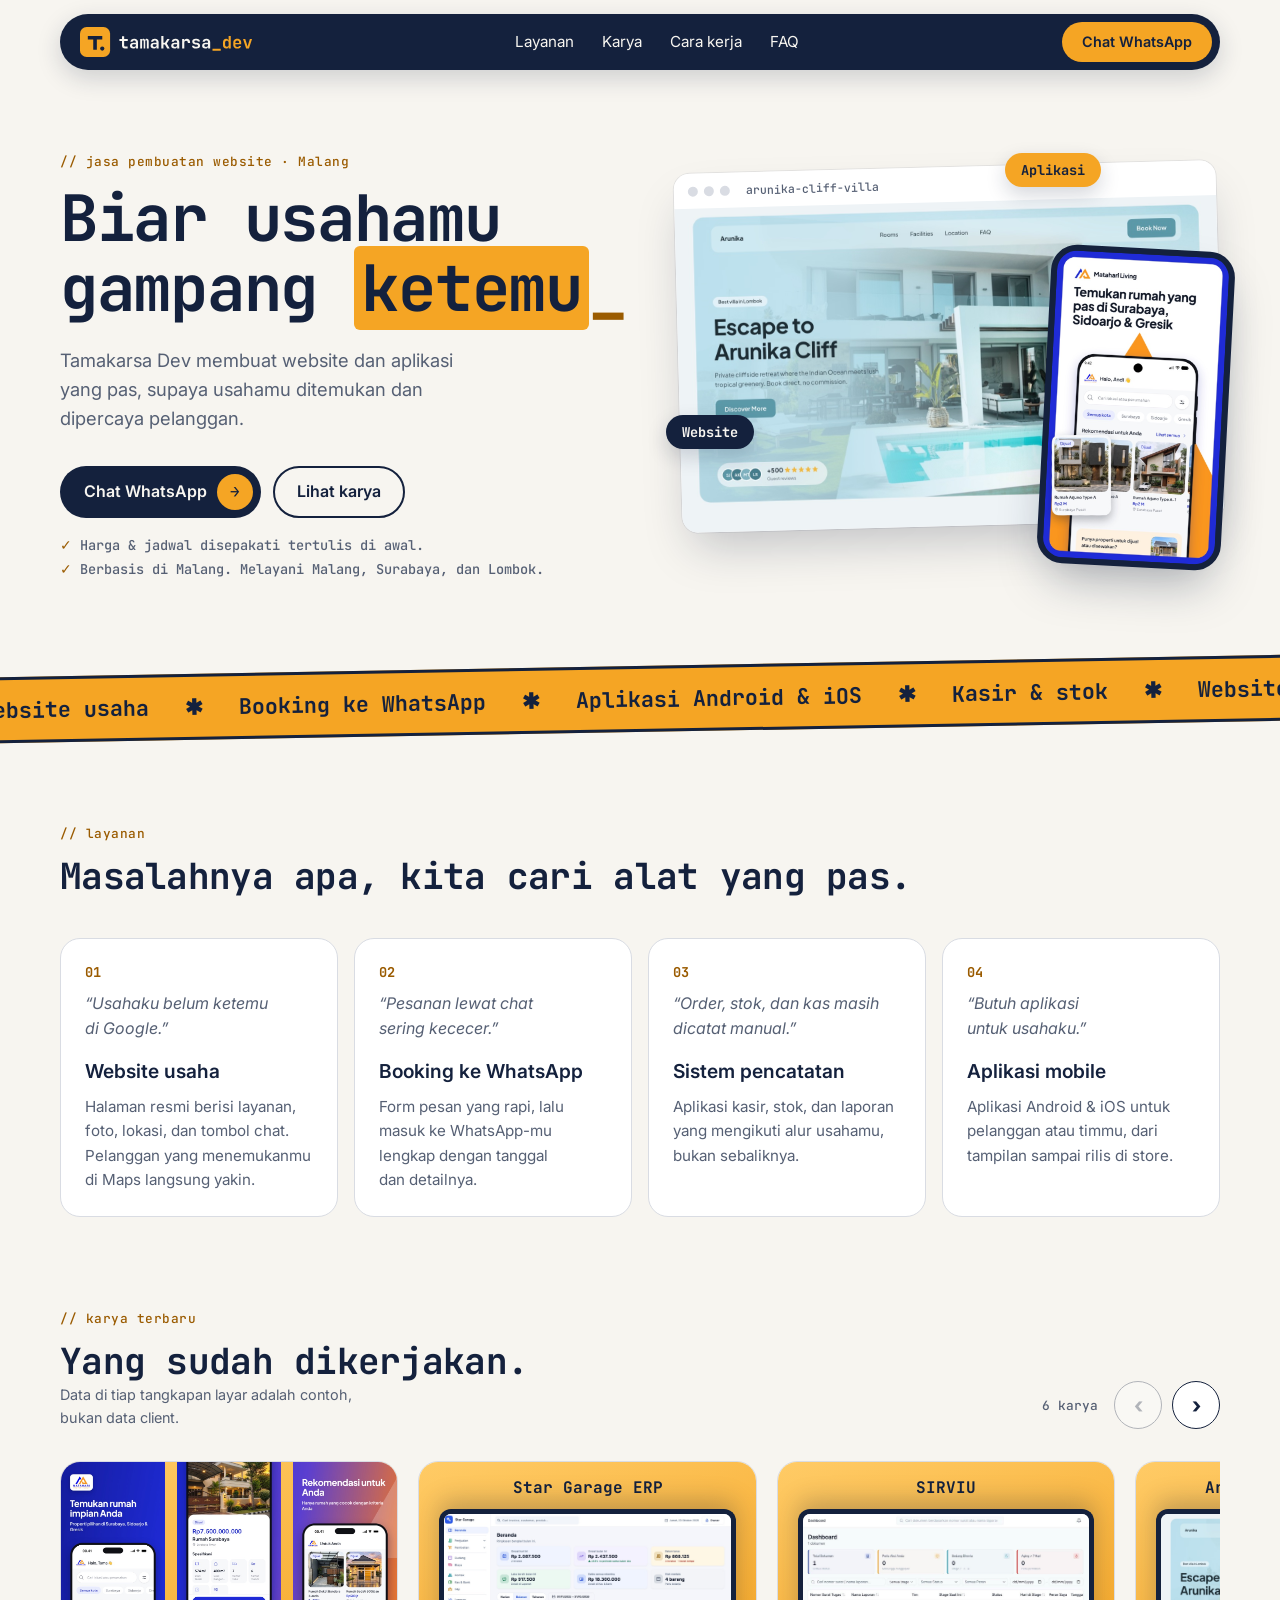
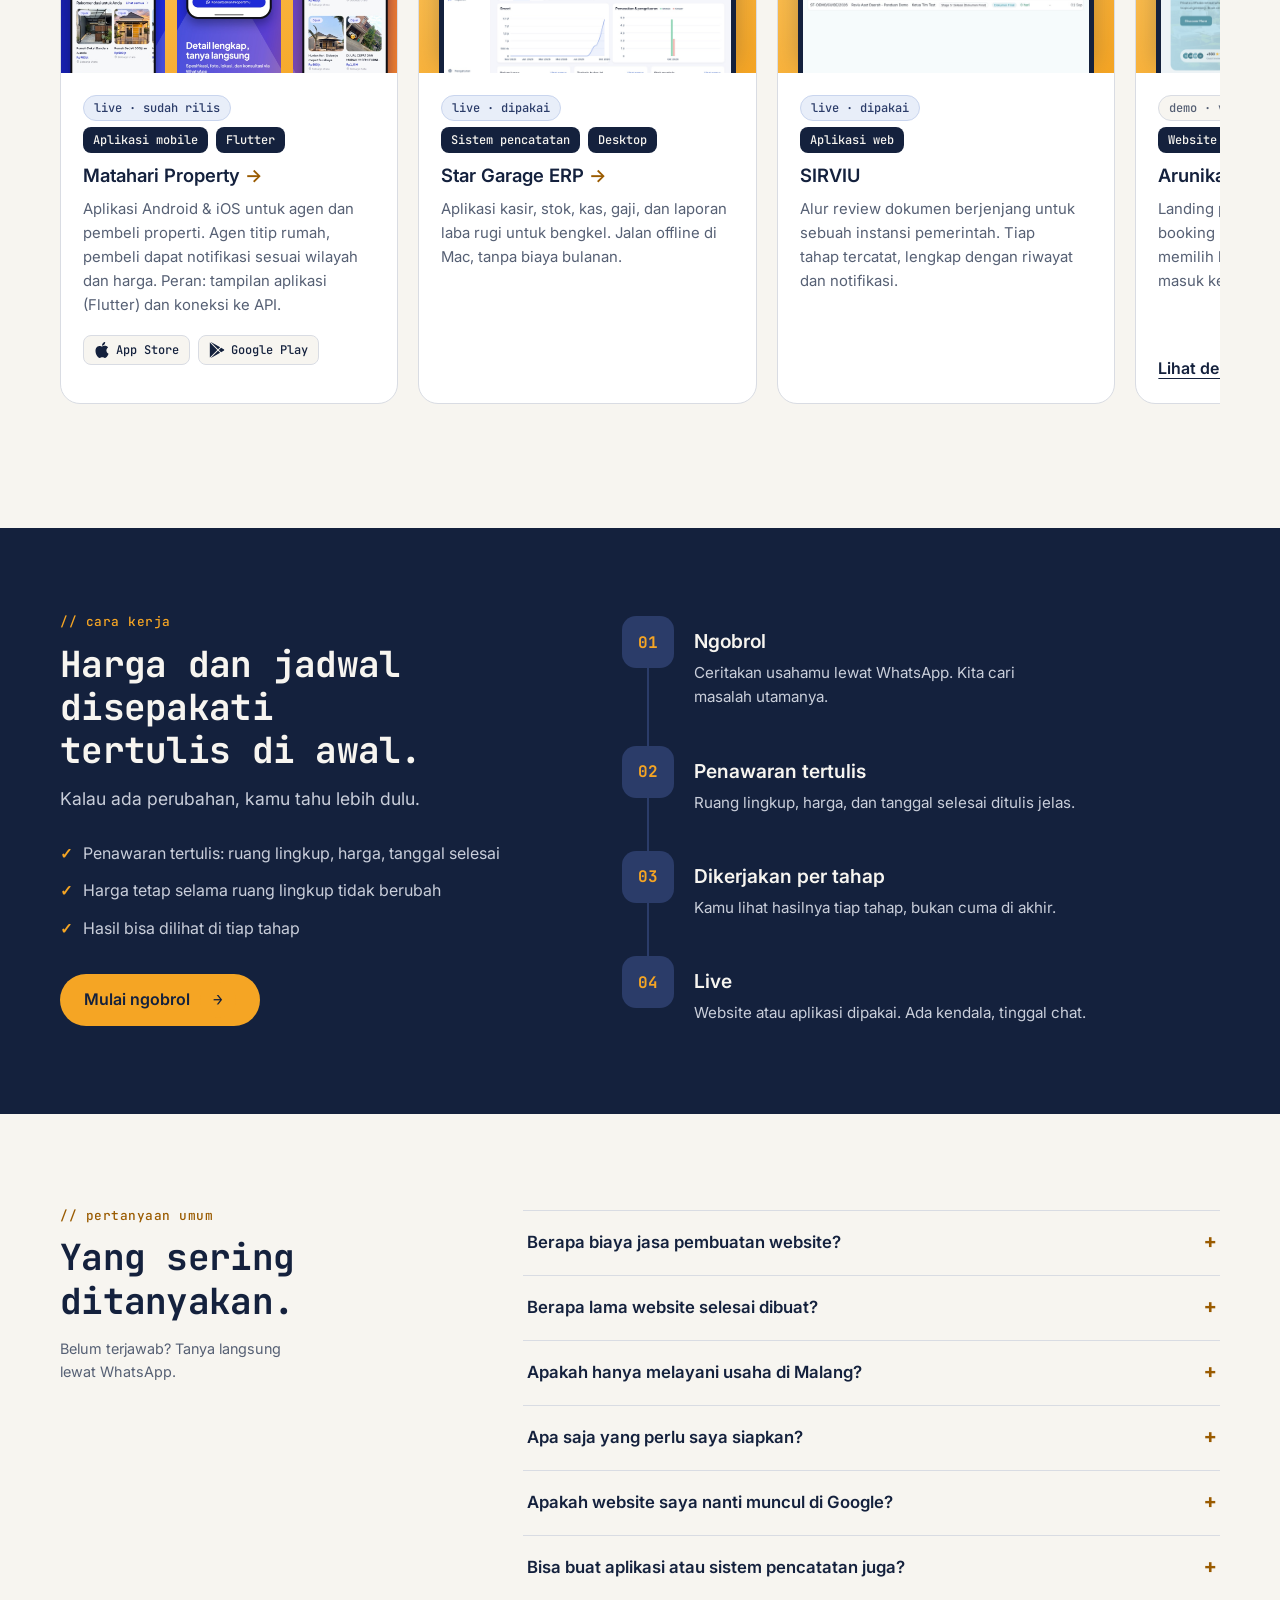
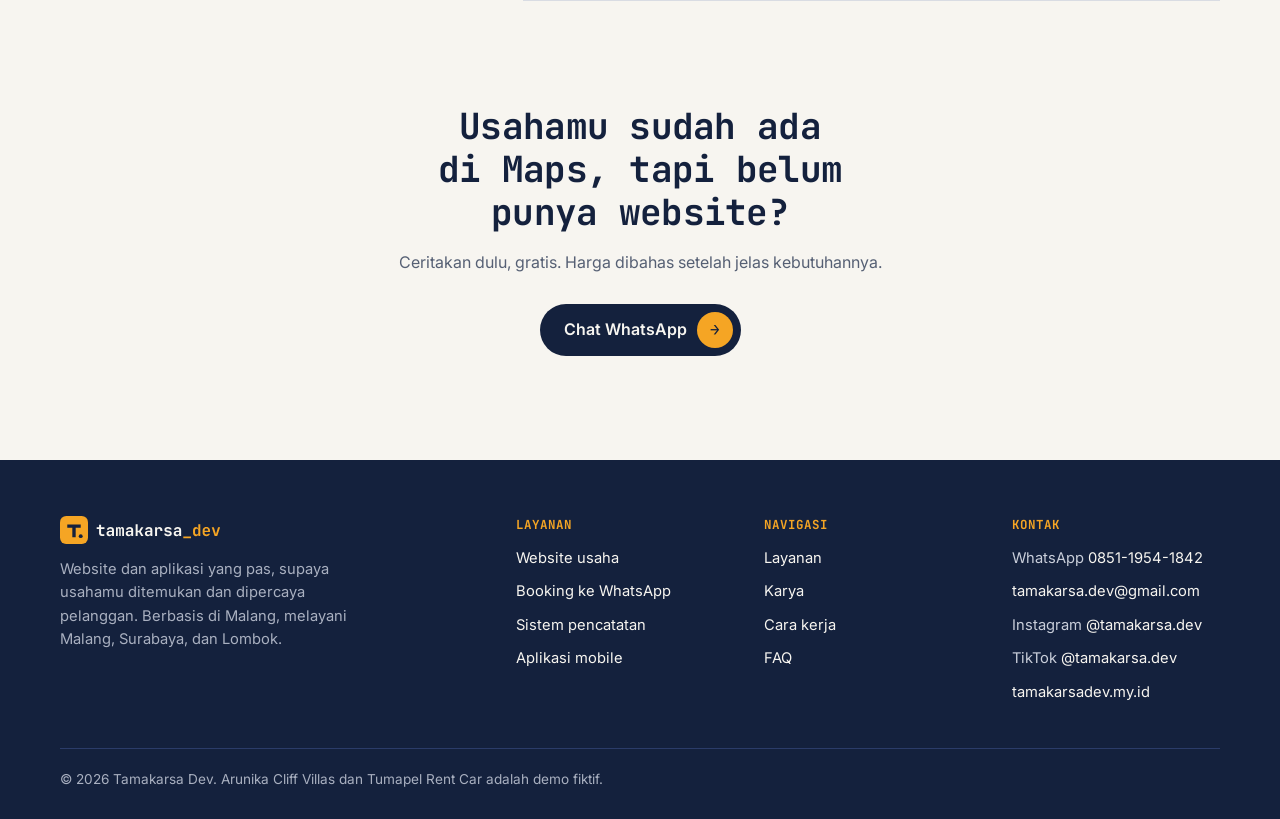
==== commit 219175b8: "Karya: SIRVIU ke urutan 3; hapus "Undangan digital" dari marquee Claude-Session: https://claude.ai/c" ====
--- a/index.html
+++ b/index.html
@@ -68,10 +68,10 @@
   </section>
 
   <!-- MARQUEE -->
-  <div class="marquee" aria-label="Yang dikerjakan: website usaha, booking ke WhatsApp, aplikasi Android dan iOS, sistem kasir dan stok, undangan digital">
+  <div class="marquee" aria-label="Yang dikerjakan: website usaha, booking ke WhatsApp, aplikasi Android dan iOS, sistem kasir dan stok">
     <div class="marquee-track" aria-hidden="true">
-      <span>Website usaha</span><b>✱</b><span>Booking ke WhatsApp</span><b>✱</b><span>Aplikasi Android &amp; iOS</span><b>✱</b><span>Kasir &amp; stok</span><b>✱</b><span>Undangan digital</span><b>✱</b>
-      <span>Website usaha</span><b>✱</b><span>Booking ke WhatsApp</span><b>✱</b><span>Aplikasi Android &amp; iOS</span><b>✱</b><span>Kasir &amp; stok</span><b>✱</b><span>Undangan digital</span><b>✱</b>
+      <span>Website usaha</span><b>✱</b><span>Booking ke WhatsApp</span><b>✱</b><span>Aplikasi Android &amp; iOS</span><b>✱</b><span>Kasir &amp; stok</span><b>✱</b>
+      <span>Website usaha</span><b>✱</b><span>Booking ke WhatsApp</span><b>✱</b><span>Aplikasi Android &amp; iOS</span><b>✱</b><span>Kasir &amp; stok</span><b>✱</b>
     </div>
   </div>
 
@@ -141,6 +141,14 @@
         </div>
       </article>
       <article class="card">
+        <div data-title="SIRVIU" class="shot shot-wide"><img src="assets/karya/sirviu.jpg" alt="SIRVIU: dashboard review dokumen dengan ringkasan status dan tabel dokumen" width="1300" height="470" loading="lazy"></div>
+        <div class="card-body">
+          <div class="card-meta"><span class="status status-live">live · dipakai</span><ul class="tags"><li>Aplikasi web</li></ul></div>
+          <h3>SIRVIU</h3>
+          <p>Alur review dokumen berjenjang untuk sebuah instansi pemerintah. Tiap tahap tercatat, lengkap dengan riwayat dan notifikasi.</p>
+        </div>
+      </article>
+      <article class="card">
         <div data-title="Arunika Cliff Villas" class="shot"><img src="assets/karya/arunika.jpg" alt="Halaman depan Arunika Cliff Villas: foto vila dengan kolam renang dan tombol Book Now" width="1400" height="836" loading="lazy"></div>
         <div class="card-body">
           <div class="card-meta"><span class="status">demo · vila fiktif</span><ul class="tags"><li>Website</li><li>Booking WA</li></ul></div>
@@ -156,14 +164,6 @@
           <h3>Tumapel Rent Car</h3>
           <p>Website rental mobil di Malang: daftar unit dengan harga per 12/24 jam, estimasi biaya otomatis, dan booking yang langsung jadi pesan WhatsApp ke admin.</p>
           <a class="link card-link" href="https://tumapel-rentcar.tamakarsadev.my.id/" target="_blank" rel="noopener">Lihat demo →</a>
-        </div>
-      </article>
-      <article class="card">
-        <div data-title="SIRVIU" class="shot shot-wide"><img src="assets/karya/sirviu.jpg" alt="SIRVIU: dashboard review dokumen dengan ringkasan status dan tabel dokumen" width="1300" height="470" loading="lazy"></div>
-        <div class="card-body">
-          <div class="card-meta"><span class="status status-live">live · dipakai</span><ul class="tags"><li>Aplikasi web</li></ul></div>
-          <h3>SIRVIU</h3>
-          <p>Alur review dokumen berjenjang untuk sebuah instansi pemerintah. Tiap tahap tercatat, lengkap dengan riwayat dan notifikasi.</p>
         </div>
       </article>
       <article class="card">
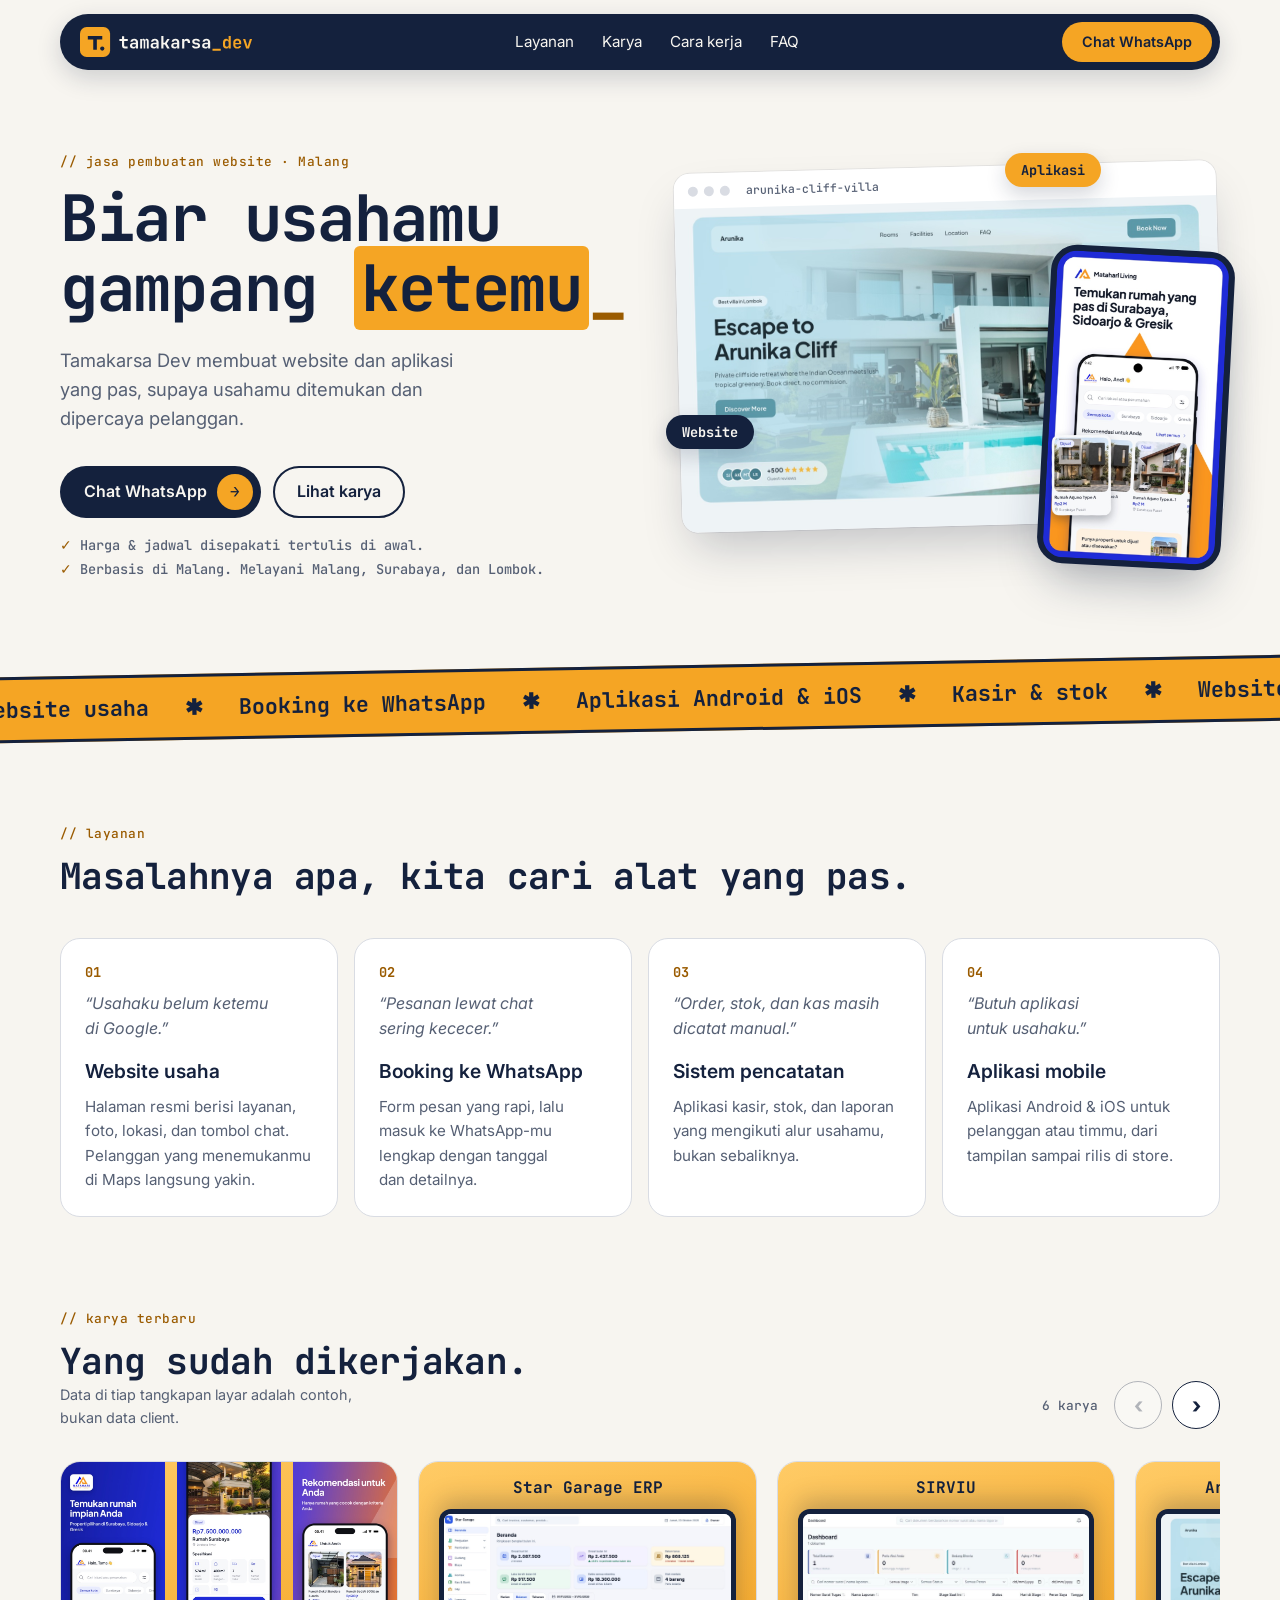
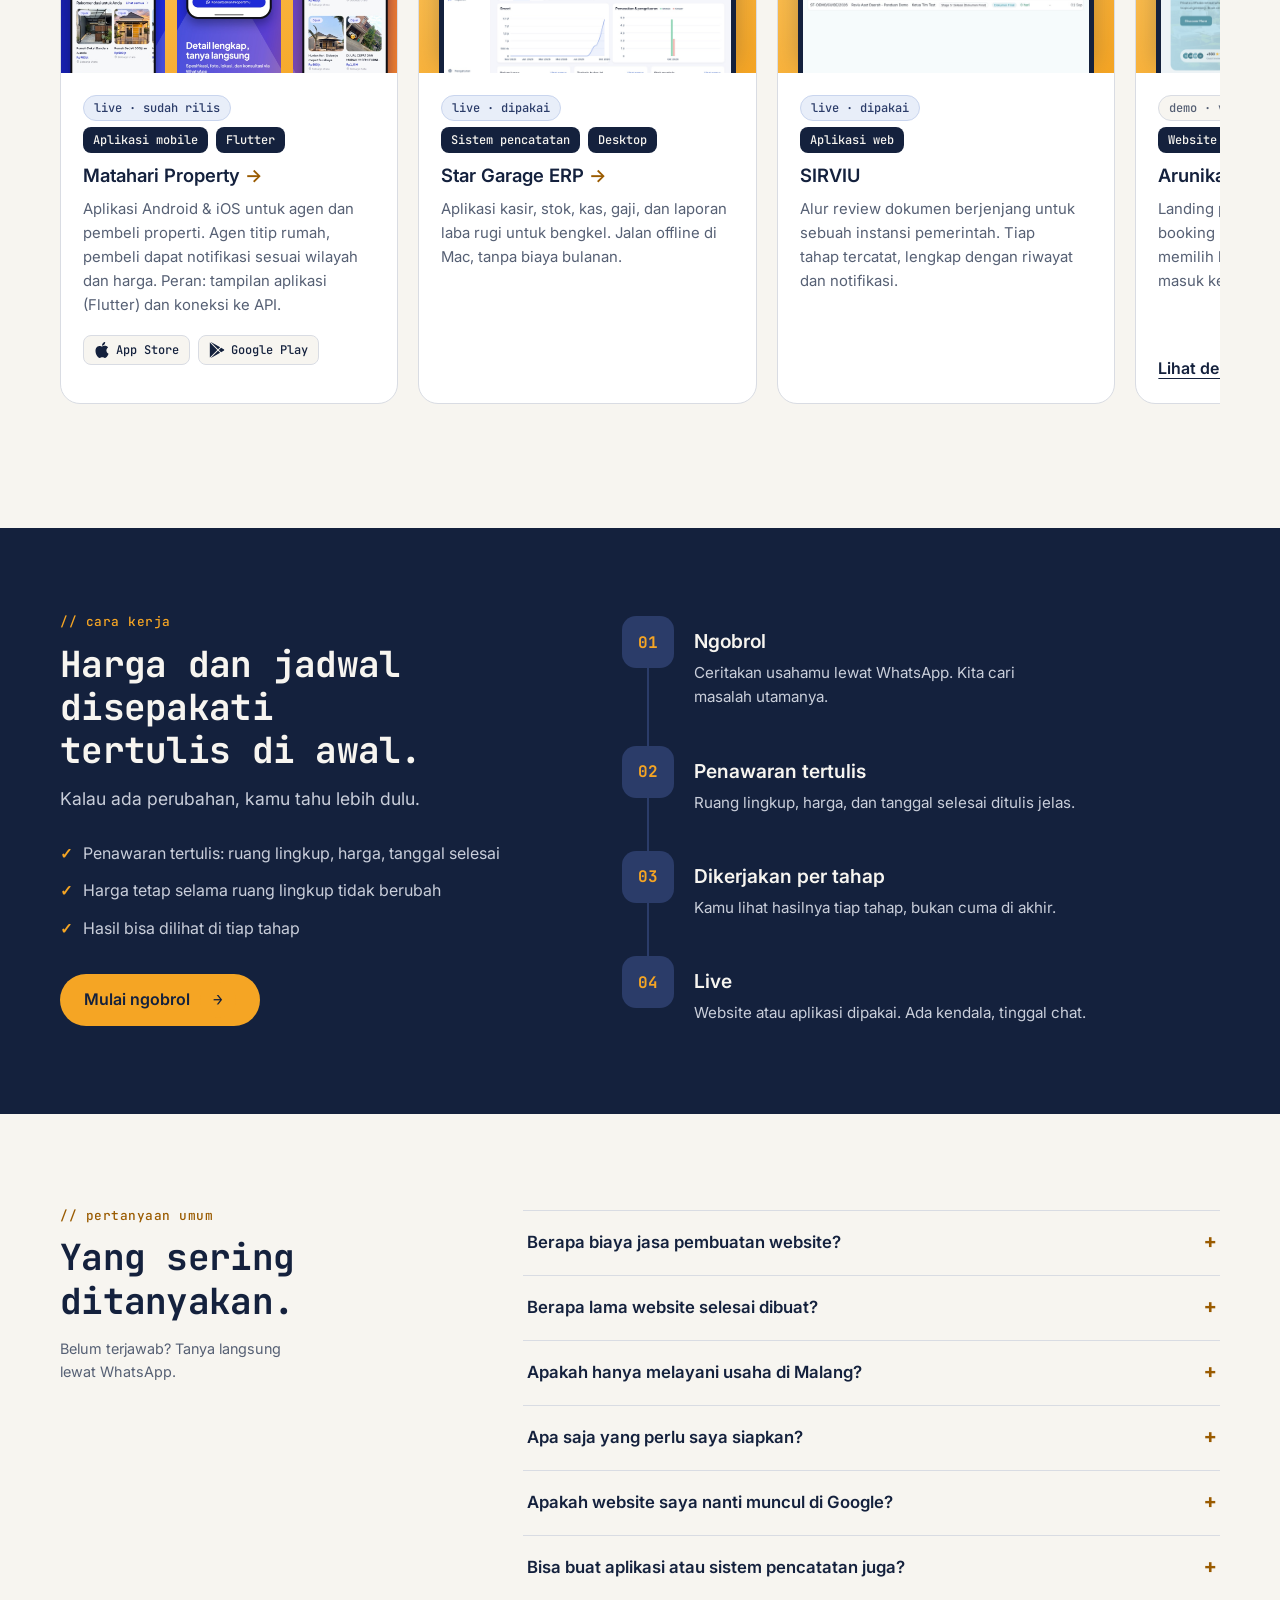
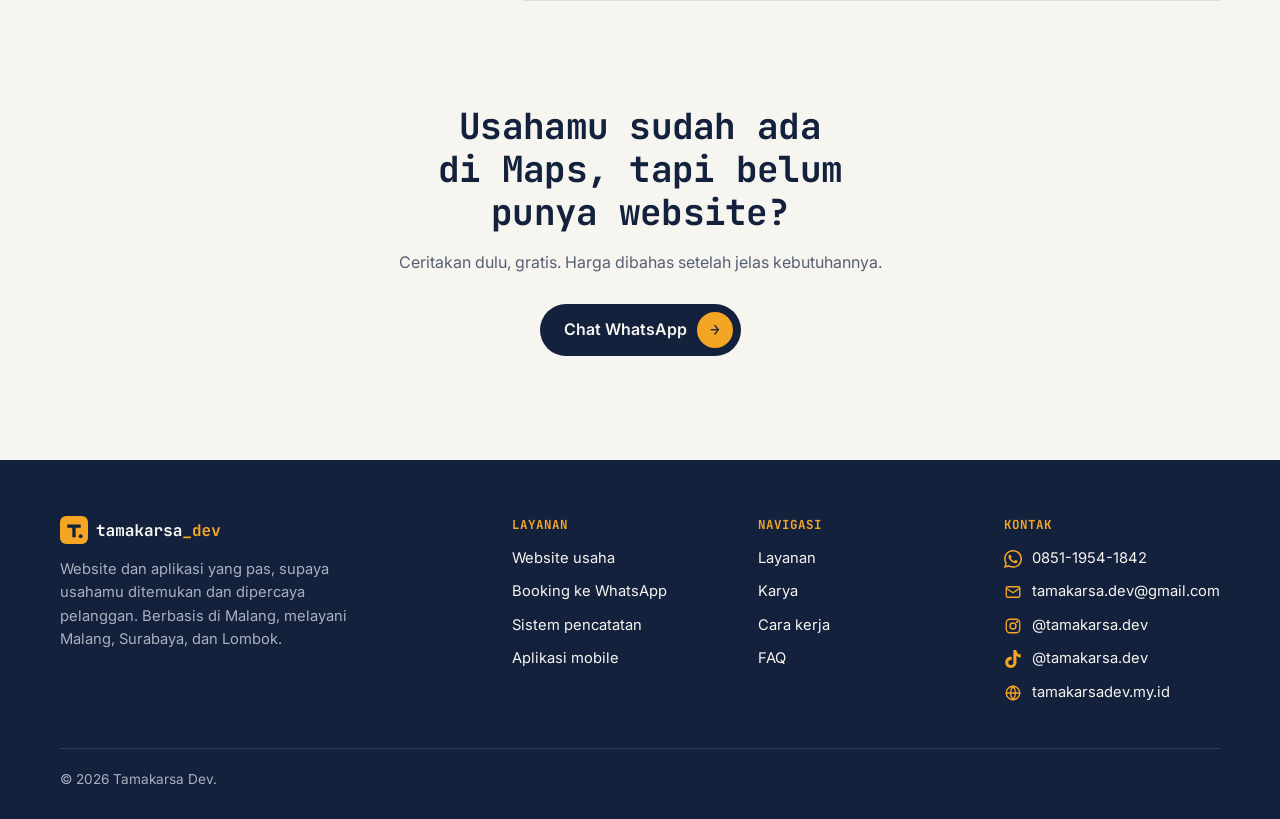
==== commit 44247f89: "Footer: ikon platform di kontak, hapus catatan demo fiktif Claude-Session: https://claude.ai/code/se" ====
--- a/index.html
+++ b/index.html
@@ -22,7 +22,7 @@
   <link rel="preconnect" href="https://fonts.googleapis.com">
   <link rel="preconnect" href="https://fonts.gstatic.com" crossorigin>
   <link href="https://fonts.googleapis.com/css2?family=Inter:wght@400;500;600&family=JetBrains+Mono:wght@500;700&display=swap" rel="stylesheet">
-  <link rel="stylesheet" href="style.css?v=10">
+  <link rel="stylesheet" href="style.css?v=11">
 </head>
 <body>
 
@@ -277,16 +277,16 @@
     <div>
       <h4>Kontak</h4>
       <ul>
-        <li>WhatsApp <a class="nowrap" href="https://wa.me/6285119541842" target="_blank" rel="noopener">0851-1954-1842</a></li>
-        <li><a href="mailto:tamakarsa.dev@gmail.com">tamakarsa.dev@gmail.com</a></li>
-        <li>Instagram <a href="https://www.instagram.com/tamakarsa.dev" target="_blank" rel="noopener">@tamakarsa.dev</a></li>
-        <li>TikTok <a href="https://www.tiktok.com/@tamakarsa.dev" target="_blank" rel="noopener">@tamakarsa.dev</a></li>
-        <li><a href="https://tamakarsadev.my.id/">tamakarsadev.my.id</a></li>
+        <li class="ct"><svg viewBox="0 0 24 24" width="18" height="18" fill="currentColor" aria-hidden="true"><path d="M17.472 14.382c-.297-.149-1.758-.867-2.03-.967-.273-.099-.471-.148-.67.15-.197.297-.767.966-.94 1.164-.173.199-.347.223-.644.075-.3-.15-1.263-.465-2.403-1.485-.888-.795-1.484-1.77-1.66-2.07-.174-.3-.019-.465.13-.615.136-.135.301-.345.451-.523.146-.181.194-.301.297-.496.1-.21.049-.375-.025-.524-.075-.15-.672-1.62-.922-2.206-.24-.584-.487-.51-.672-.51-.172-.015-.371-.015-.571-.015-.2 0-.523.074-.797.359-.273.3-1.045 1.02-1.045 2.475s1.07 2.865 1.219 3.075c.149.195 2.105 3.195 5.1 4.485.714.3 1.27.48 1.704.629.714.227 1.365.195 1.88.121.574-.091 1.767-.721 2.016-1.426.255-.705.255-1.29.18-1.425-.074-.135-.27-.21-.57-.345m-5.446 7.443h-.016c-1.77 0-3.524-.48-5.055-1.38l-.36-.214-3.75.975 1.005-3.645-.239-.375c-.99-1.576-1.516-3.391-1.516-5.26 0-5.445 4.455-9.885 9.942-9.885 2.654 0 5.145 1.035 7.021 2.91 1.875 1.859 2.909 4.35 2.909 6.99-.004 5.444-4.46 9.885-9.935 9.885M20.52 3.449C18.24 1.245 15.24 0 12.045 0 5.463 0 .104 5.334.101 11.893c0 2.096.549 4.14 1.595 5.945L0 24l6.335-1.652c1.746.943 3.71 1.444 5.71 1.447h.006c6.585 0 11.946-5.336 11.949-11.896 0-3.176-1.24-6.165-3.495-8.411"/></svg><a class="nowrap" href="https://wa.me/6285119541842" target="_blank" rel="noopener" aria-label="WhatsApp 0851-1954-1842">0851-1954-1842</a></li>
+        <li class="ct"><svg viewBox="0 0 24 24" width="18" height="18" fill="none" stroke="currentColor" stroke-width="1.8" stroke-linecap="round" stroke-linejoin="round" aria-hidden="true"><rect x="3" y="5" width="18" height="14" rx="2"/><path d="m3 7 9 6 9-6"/></svg><a href="mailto:tamakarsa.dev@gmail.com" aria-label="Email tamakarsa.dev@gmail.com">tamakarsa.dev@gmail.com</a></li>
+        <li class="ct"><svg viewBox="0 0 24 24" width="18" height="18" fill="none" stroke="currentColor" stroke-width="1.8" stroke-linecap="round" stroke-linejoin="round" aria-hidden="true"><rect x="3" y="3" width="18" height="18" rx="5"/><circle cx="12" cy="12" r="4"/><circle cx="17.5" cy="6.5" r="0.6" fill="currentColor"/></svg><a href="https://www.instagram.com/tamakarsa.dev" target="_blank" rel="noopener" aria-label="Instagram @tamakarsa.dev">@tamakarsa.dev</a></li>
+        <li class="ct"><svg viewBox="0 0 24 24" width="18" height="18" fill="currentColor" aria-hidden="true"><path d="M12.525.02c1.31-.02 2.61-.01 3.91-.02.08 1.53.63 3.09 1.75 4.17 1.12 1.11 2.7 1.62 4.24 1.79v4.03c-1.44-.05-2.89-.35-4.19-.97-.57-.26-1.1-.59-1.62-.93-.01 2.92.01 5.84-.02 8.75-.08 1.4-.54 2.79-1.35 3.94-1.31 1.92-3.58 3.17-5.91 3.21-1.43.08-2.86-.31-4.08-1.03-2.02-1.19-3.44-3.37-3.65-5.71-.02-.5-.03-1-.01-1.49.18-1.9 1.12-3.72 2.58-4.96 1.66-1.44 3.98-2.13 6.15-1.72.02 1.48-.04 2.96-.04 4.44-.99-.32-2.15-.23-3.02.37-.63.41-1.11 1.04-1.36 1.75-.21.51-.15 1.07-.14 1.61.24 1.64 1.82 3.02 3.5 2.87 1.12-.01 2.19-.66 2.77-1.61.19-.33.4-.67.41-1.06.1-1.79.06-3.57.07-5.36.01-4.03-.01-8.05.02-12.07z"/></svg><a href="https://www.tiktok.com/@tamakarsa.dev" target="_blank" rel="noopener" aria-label="TikTok @tamakarsa.dev">@tamakarsa.dev</a></li>
+        <li class="ct"><svg viewBox="0 0 24 24" width="18" height="18" fill="none" stroke="currentColor" stroke-width="1.8" stroke-linecap="round" stroke-linejoin="round" aria-hidden="true"><circle cx="12" cy="12" r="9"/><path d="M3 12h18"/><path d="M12 3a14 14 0 0 1 0 18a14 14 0 0 1 0-18"/></svg><a href="https://tamakarsadev.my.id/" aria-label="Website tamakarsadev.my.id">tamakarsadev.my.id</a></li>
       </ul>
     </div>
   </div>
   <div class="container footer-bottom">
-    <p class="muted">© 2026 Tamakarsa Dev. Arunika Cliff Villas dan Tumapel Rent Car adalah demo fiktif.</p>
+    <p class="muted">© 2026 Tamakarsa Dev.</p>
   </div>
 </footer>
 
--- a/style.css
+++ b/style.css
@@ -295,3 +295,7 @@
 /* Penanda toko aplikasi di kartu (bukan link; kartunya yang diklik) */
 .stores { margin-top: auto; padding: 8px 0 0; display: flex; flex-wrap: wrap; gap: 8px; list-style: none; }
 .stores li { display: inline-flex; align-items: center; gap: 6px; font: 500 0.75rem var(--mono); padding: 6px 10px; border: 1px solid var(--line); border-radius: 8px; background: var(--paper); color: var(--navy); }
+
+/* Kontak footer: ikon platform */
+.footer .ct { display: flex; align-items: center; gap: 10px; }
+.footer .ct svg { flex: none; color: var(--amber); }
